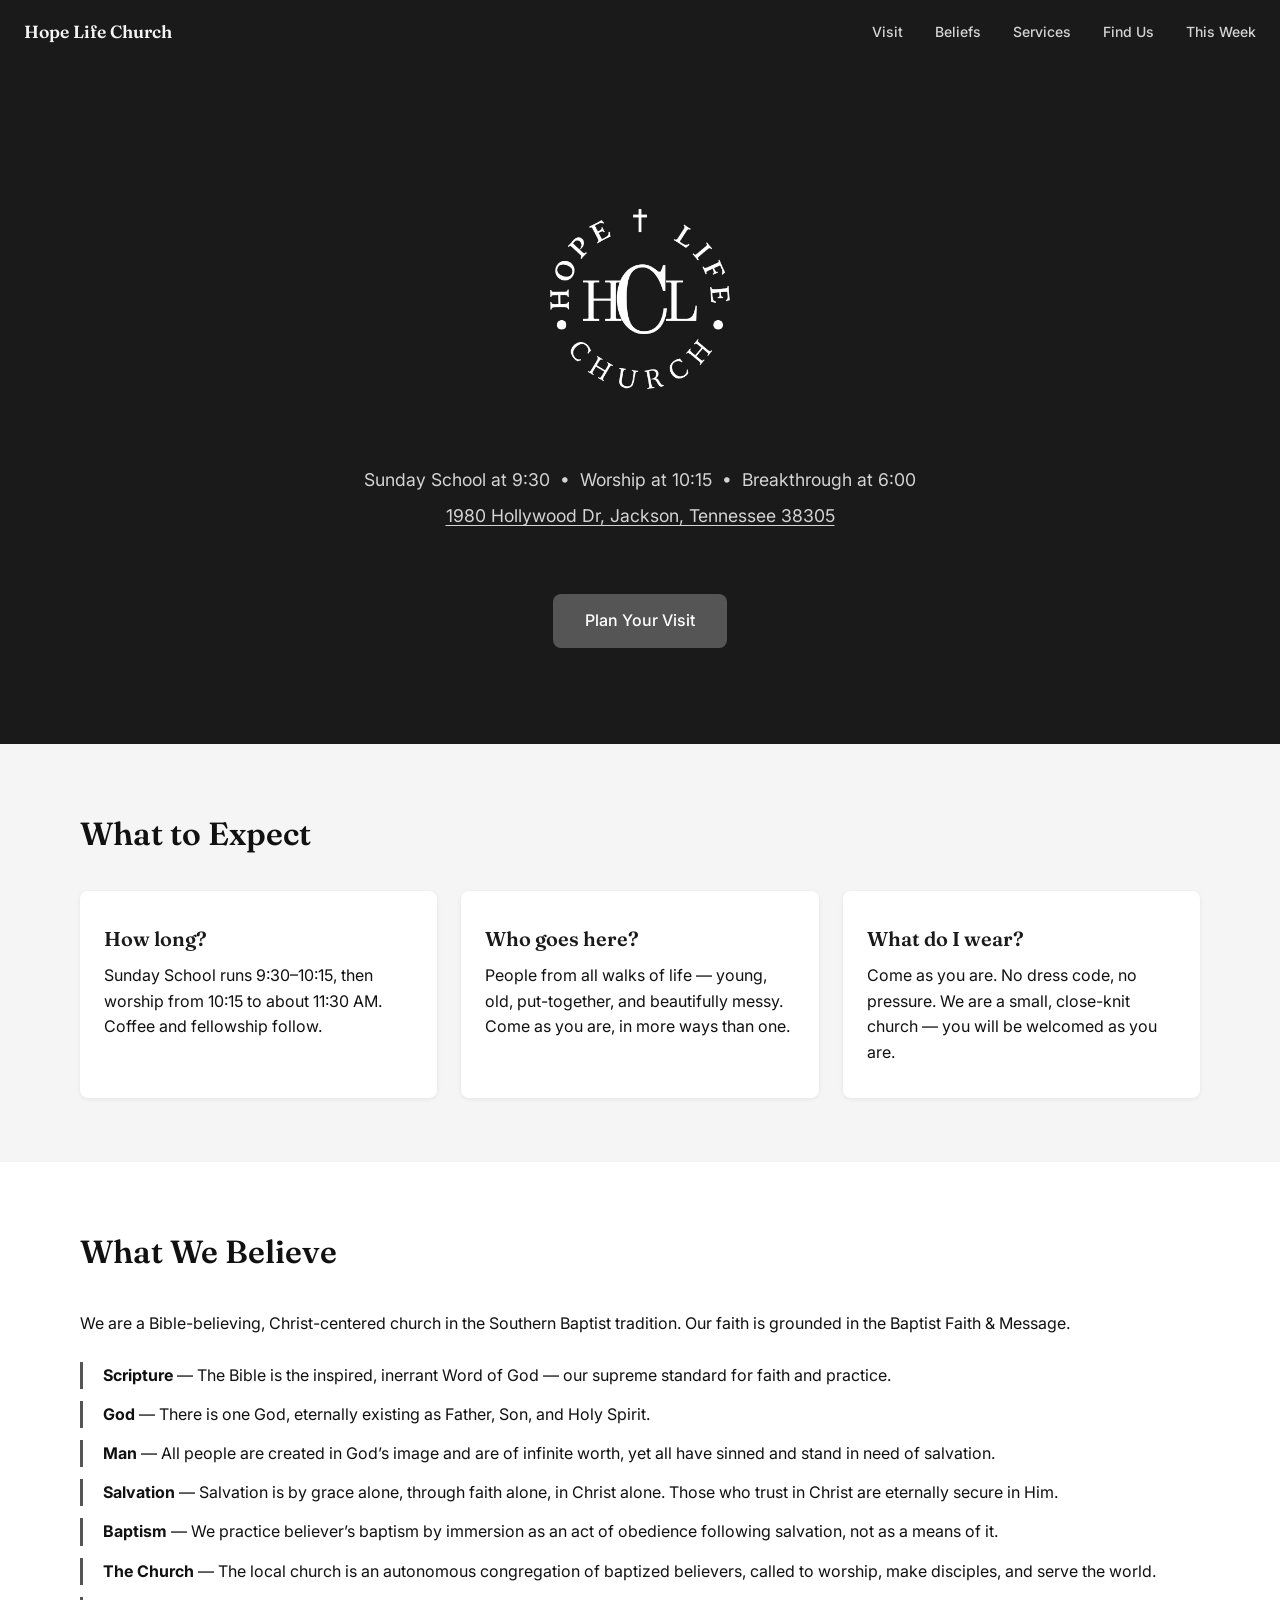
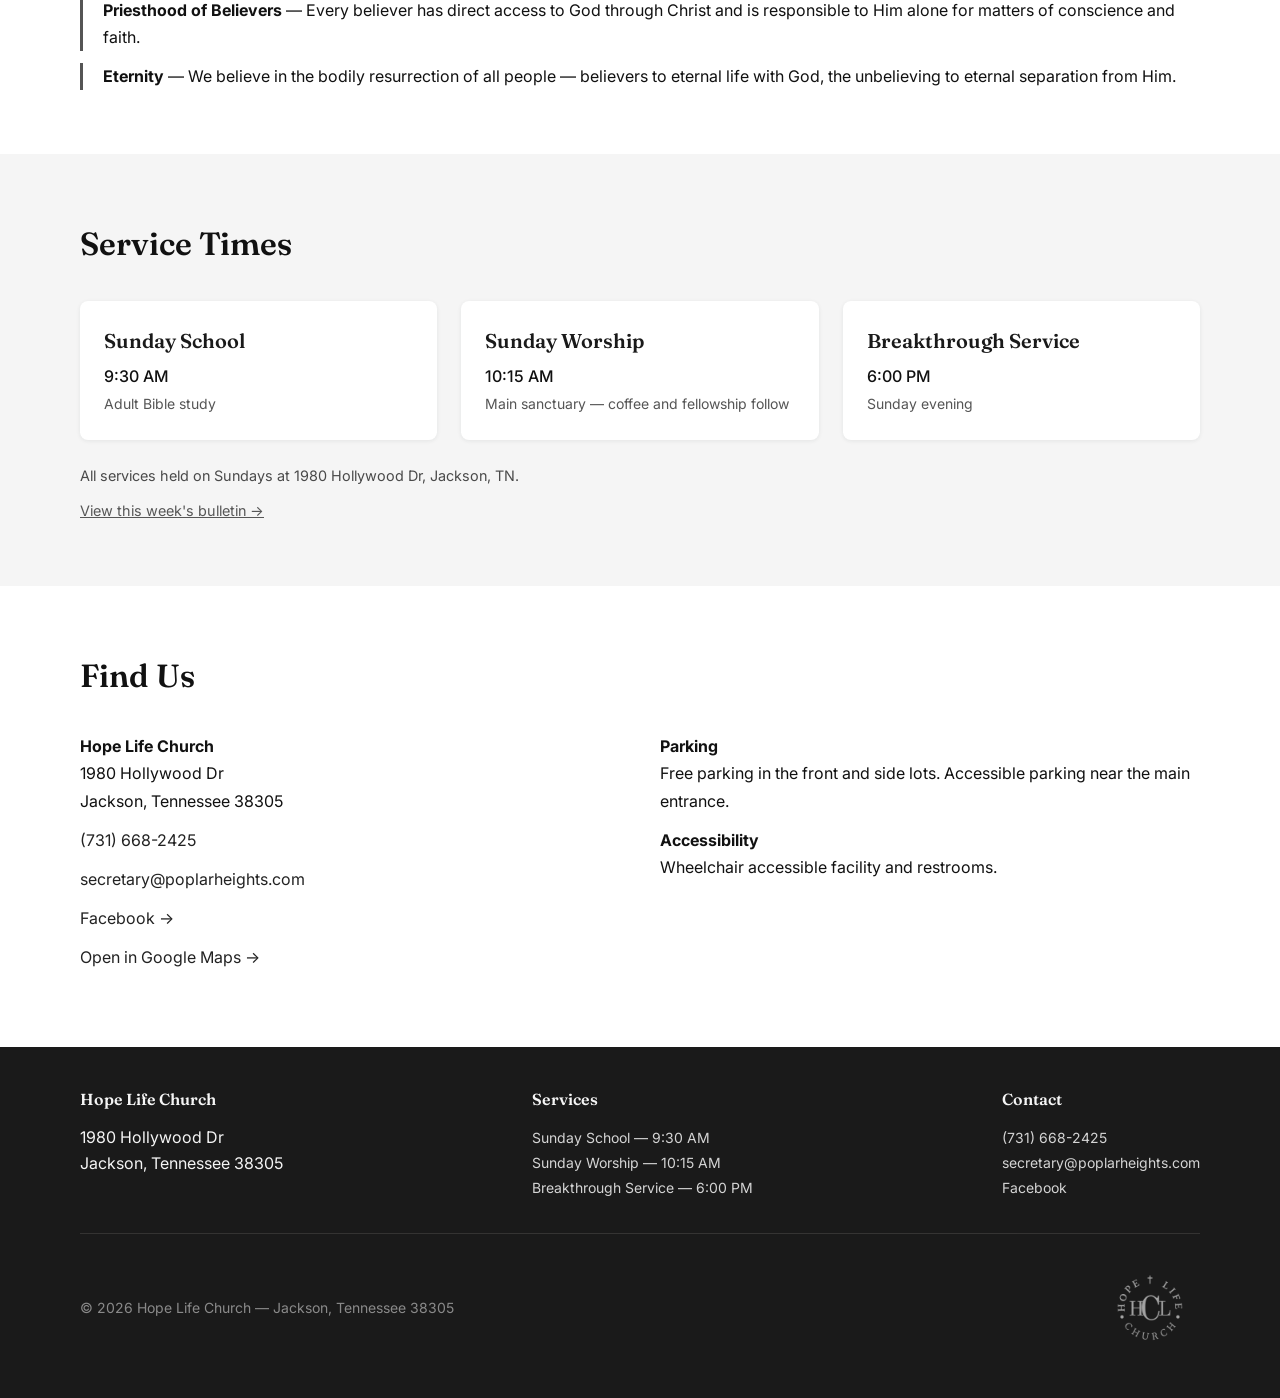
==== index.html @ b060915f "Add canonical, og:url, og:site_name, and sitemap link to head" ====
<!DOCTYPE html>
<html lang="en">
<head>
    <meta charset="UTF-8">
    <meta name="viewport" content="width=device-width, initial-scale=1.0">
    <title>Hope Life Church | Jackson, TN</title>
    <meta name="description" content="Hope Life Church — a welcoming Southern Baptist congregation at 1980 Hollywood Dr, Jackson, TN. Sundays at 9:30, 10:15, and 6:00.">
    <meta property="og:title" content="Hope Life Church | Jackson, TN">
    <meta property="og:description" content="A warm, close-knit congregation in Jackson, Tennessee 38305. Southern Baptist. Join us Sundays.">
    <meta property="og:type" content="website">
    <meta property="og:url" content="https://hopelifechurch.com/">
    <meta property="og:site_name" content="Hope Life Church">
    <link rel="canonical" href="https://hopelifechurch.com/">
    <link rel="sitemap" type="application/xml" href="/sitemap.xml">
    <link rel="preconnect" href="https://fonts.googleapis.com">
    <link rel="preconnect" href="https://fonts.gstatic.com" crossorigin>
    <link href="https://fonts.googleapis.com/css2?family=Fraunces:opsz,wght@9..144,600&family=Inter:wght@400;500&display=swap" rel="stylesheet">
    <link rel="stylesheet" href="/shared.css">
    <script type="application/ld+json">
    {
      "@context": "https://schema.org",
      "@type": "Church",
      "name": "Hope Life Church",
      "address": {
        "@type": "PostalAddress",
        "streetAddress": "1980 Hollywood Dr",
        "addressLocality": "Jackson",
        "addressRegion": "TN",
        "postalCode": "38305",
        "addressCountry": "US"
      },
      "telephone": "+1-731-668-2425",
      "email": "secretary@poplarheights.com",
      "sameAs": "https://www.facebook.com/hopelifejackson/"
    }
    </script>
    <style>
        /* ── NAV ── */

        .site-nav {
            position: sticky;
            top: 0;
            z-index: 100;
            background-color: var(--evergreen);
            padding: 0 1.5rem;
            display: flex;
            align-items: center;
            justify-content: space-between;
            height: 64px;
        }

        .church-name {
            font-family: 'Fraunces', Georgia, serif;
            font-size: 1.1rem;
            font-weight: 600;
            color: var(--sand);
            text-decoration: none;
        }

        .nav-links {
            display: flex;
            align-items: center;
            gap: 2rem;
            list-style: none;
        }

        .nav-links a {
            color: var(--sand);
            text-decoration: none;
            font-size: 0.875rem;
            font-weight: 500;
            opacity: 0.85;
            transition: opacity 0.2s;
        }

        .nav-links a:hover { opacity: 1; }

.menu-toggle {
            display: none;
            background: none;
            border: none;
            cursor: pointer;
            color: var(--sand);
            font-size: 1.5rem;
            line-height: 1;
            padding: 0.25rem;
        }

        /* ── HERO ── */

        .hero {
            background-color: var(--evergreen);
            color: var(--sand);
            padding: 96px 1.5rem;
            text-align: center;
        }

        .hero h1 {
            font-family: 'Fraunces', Georgia, serif;
            font-size: 3rem;
            font-weight: 600;
            line-height: 1.15;
            margin-bottom: 1rem;
        }

        .hero .subtitle {
            font-size: 1.1rem;
            opacity: 0.85;
            margin-bottom: 0.5rem;
        }

        /* ── SHARED ── */

        .section-inner {
            max-width: 1120px;
            margin: 0 auto;
        }

        .section-heading {
            font-family: 'Fraunces', Georgia, serif;
            font-size: 2rem;
            font-weight: 600;
            color: var(--ink);
            margin-bottom: 2rem;
        }

        /* ── WHAT TO EXPECT ── */

        .section-expect {
            background-color: var(--sand);
            padding: 64px 1.5rem;
        }

        .expect-grid {
            display: grid;
            grid-template-columns: repeat(auto-fit, minmax(220px, 1fr));
            gap: 1.5rem;
        }

        .expect-card {
            background-color: var(--paper);
            border-radius: 8px;
            padding: 2rem 1.5rem;
            box-shadow: 0 1px 4px rgba(27,42,38,0.08);
        }

        .expect-card h3 {
            font-family: 'Fraunces', Georgia, serif;
            font-size: 1.25rem;
            font-weight: 600;
            color: var(--evergreen);
            margin-bottom: 0.5rem;
        }

        /* ── BELIEFS ── */

        .section-beliefs {
            background-color: var(--paper);
            padding: 64px 1.5rem;
        }

        .beliefs-intro {
            margin-bottom: 1.5rem;
            line-height: 1.8;
        }

        .beliefs-list {
            list-style: none;
            display: grid;
            gap: 0.75rem;
        }

        .beliefs-list li {
            padding-left: 1.25rem;
            border-left: 3px solid var(--brass);
            line-height: 1.7;
        }

        /* ── SERVICES ── */

        .section-services {
            background-color: var(--sand);
            padding: 64px 1.5rem;
        }

        .services-grid {
            display: grid;
            grid-template-columns: repeat(auto-fit, minmax(180px, 1fr));
            gap: 1.5rem;
            margin-bottom: 1.5rem;
        }

        .service-card {
            background-color: var(--paper);
            border-radius: 8px;
            padding: 1.5rem;
            box-shadow: 0 1px 4px rgba(27,42,38,0.08);
        }

        .service-card h3 {
            font-family: 'Fraunces', Georgia, serif;
            font-size: 1.25rem;
            font-weight: 600;
            color: var(--evergreen);
            margin-bottom: 0.4rem;
        }

        .service-card .time {
            font-size: 1rem;
            font-weight: 500;
            color: var(--ink);
            margin-bottom: 0.25rem;
        }

        .service-card .note {
            font-size: 0.875rem;
            color: #555;
        }

        .services-footnote {
            font-size: 0.9rem;
            opacity: 0.75;
        }

        /* ── LOCATION ── */

        .section-location {
            background-color: var(--paper);
            padding: 64px 1.5rem;
        }

        .location-grid {
            display: grid;
            grid-template-columns: 1fr 1fr;
            gap: 2.5rem;
        }

        .contact-details p,
        .visit-details p {
            margin-bottom: 0.75rem;
            line-height: 1.7;
        }

        .contact-details a {
            color: var(--brass-dark);
            text-decoration: none;
        }

        .contact-details a:hover { text-decoration: underline; }

        /* ── FOOTER ── */

        footer {
            background-color: var(--evergreen);
            color: var(--sand);
            padding: 40px 1.5rem;
        }

        .footer-inner {
            max-width: 1120px;
            margin: 0 auto;
            display: flex;
            flex-wrap: wrap;
            gap: 2rem;
            justify-content: space-between;
        }

        footer h4 {
            font-family: 'Fraunces', Georgia, serif;
            font-size: 1rem;
            font-weight: 600;
            margin-bottom: 0.75rem;
        }

        footer p,
        footer a {
            font-size: 0.875rem;
            line-height: 1.8;
            opacity: 0.85;
            color: var(--sand);
            text-decoration: none;
            display: block;
        }

        footer a:hover {
            opacity: 1;
            text-decoration: underline;
        }

        .footer-copy {
            max-width: 1120px;
            margin: 2rem auto 0;
            padding-top: 1.5rem;
            border-top: 1px solid rgba(243,238,227,0.2);
            font-size: 0.8rem;
            opacity: 0.6;
        }

        /* ── RESPONSIVE ── */

        @media (max-width: 768px) {
            .nav-links {
                display: none;
                position: absolute;
                top: 64px;
                left: 0;
                right: 0;
                background-color: var(--evergreen);
                flex-direction: column;
                align-items: flex-start;
                padding: 1rem 1.5rem 1.5rem;
                gap: 1rem;
                border-top: 1px solid rgba(243,238,227,0.15);
            }

            .nav-links.open { display: flex; }

            .menu-toggle { display: block; }

            .hero h1 { font-size: 2rem; }

            .hero { padding: 64px 1.5rem; }

            .location-grid { grid-template-columns: 1fr; }
        }

    </style>
</head>
<body>

    <!-- NAV -->
    <nav class="site-nav" aria-label="Main navigation">
        <a href="#" class="church-name">Hope Life Church</a>
        <button class="menu-toggle" aria-label="Toggle menu" aria-expanded="false">&#9776;</button>
        <ul class="nav-links" id="nav-links">
            <li><a href="#expect">Visit</a></li>
            <li><a href="#beliefs">Beliefs</a></li>
            <li><a href="#services">Services</a></li>
            <li><a href="#location">Find Us</a></li>
            <li><a href="https://inthebulletin.com/b/hopelife" target="_blank" rel="noopener">This Week</a></li>
        </ul>
    </nav>

    <!-- HERO -->
    <section class="hero" aria-label="Welcome">
        <div class="section-inner">
            <h1>
                <img src="images/hlc-logo.png" alt="Hope Life Church" style="max-width: 280px; width: 100%; mix-blend-mode: screen;">
            </h1>
            <p class="subtitle">Sunday School at 9:30 &nbsp;&bull;&nbsp; Worship at 10:15 &nbsp;&bull;&nbsp; Breakthrough at 6:00</p>
            <a class="subtitle" href="https://www.google.com/maps/place/Hope+Life+Church/@35.6487942,-88.867487,17z/data=!4m15!1m8!3m7!1s0x887ea4001cfedf4b:0x6527b5011e4067a1!2s1980+Hollywood+Dr,+Jackson,+TN+38305!3b1!8m2!3d35.6487942!4d-88.8649121!16s%2Fg%2F11b8v6kfdg!3m5!1s0x887ea6aaa61eb89f:0xfc27502957b8cc0c!8m2!3d35.6489898!4d-88.8649193!16s%2Fg%2F1v3lqqj9?entry=ttu&g_ep=EgoyMDI2MDcwOC4wIKXMDSoASAFQAw%3D%3D" target="_blank" rel="noopener" style="color:inherit;text-decoration:underline;text-underline-offset:3px;">1980 Hollywood Dr, Jackson, Tennessee 38305</a>
            <p style="margin-top: 2rem;"><a href="#expect" class="btn-primary">Plan Your Visit</a></p>
        </div>
    </section>

    <!-- WHAT TO EXPECT -->
    <section class="section-expect" id="expect" aria-labelledby="expect-heading">
        <div class="section-inner">
            <h2 class="section-heading" id="expect-heading">What to Expect</h2>
            <div class="expect-grid">
                <div class="expect-card">
                    <h3>How long?</h3>
                    <p>Sunday School runs 9:30&ndash;10:15, then worship from 10:15 to about 11:30 AM. Coffee and fellowship follow.</p>
                </div>
                <div class="expect-card">
                    <h3>Who goes here?</h3>
                    <p>People from all walks of life &mdash; young, old, put-together, and beautifully messy. Come as you are, in more ways than one.</p>
                </div>
                <div class="expect-card">
                    <h3>What do I wear?</h3>
                    <p>Come as you are. No dress code, no pressure. We are a small, close-knit church &mdash; you will be welcomed as you are.</p>
                </div>
            </div>
        </div>
    </section>

    <!-- BELIEFS -->
    <section class="section-beliefs" id="beliefs" aria-labelledby="beliefs-heading">
        <div class="section-inner">
            <h2 class="section-heading" id="beliefs-heading">What We Believe</h2>
            <p class="beliefs-intro">We are a Bible-believing, Christ-centered church in the Southern Baptist tradition. Our faith is grounded in the Baptist Faith &amp; Message.</p>
            <ul class="beliefs-list">
                <li><strong>Scripture</strong> &mdash; The Bible is the inspired, inerrant Word of God &mdash; our supreme standard for faith and practice.</li>
                <li><strong>God</strong> &mdash; There is one God, eternally existing as Father, Son, and Holy Spirit.</li>
                <li><strong>Man</strong> &mdash; All people are created in God&rsquo;s image and are of infinite worth, yet all have sinned and stand in need of salvation.</li>
                <li><strong>Salvation</strong> &mdash; Salvation is by grace alone, through faith alone, in Christ alone. Those who trust in Christ are eternally secure in Him.</li>
                <li><strong>Baptism</strong> &mdash; We practice believer&rsquo;s baptism by immersion as an act of obedience following salvation, not as a means of it.</li>
                <li><strong>The Church</strong> &mdash; The local church is an autonomous congregation of baptized believers, called to worship, make disciples, and serve the world.</li>
                <li><strong>Priesthood of Believers</strong> &mdash; Every believer has direct access to God through Christ and is responsible to Him alone for matters of conscience and faith.</li>
                <li><strong>Eternity</strong> &mdash; We believe in the bodily resurrection of all people &mdash; believers to eternal life with God, the unbelieving to eternal separation from Him.</li>
            </ul>
        </div>
    </section>

    <!-- SERVICES -->
    <section class="section-services" id="services" aria-labelledby="services-heading">
        <div class="section-inner">
            <h2 class="section-heading" id="services-heading">Service Times</h2>
            <div class="services-grid">
                <div class="service-card">
                    <h3>Sunday School</h3>
                    <p class="time">9:30 AM</p>
                    <p class="note">Adult Bible study</p>
                </div>
                <div class="service-card">
                    <h3>Sunday Worship</h3>
                    <p class="time">10:15 AM</p>
                    <p class="note">Main sanctuary &mdash; coffee and fellowship follow</p>
                </div>
                <div class="service-card">
                    <h3>Breakthrough Service</h3>
                    <p class="time">6:00 PM</p>
                    <p class="note">Sunday evening</p>
                </div>
            </div>
            <p class="services-footnote">All services held on Sundays at 1980 Hollywood Dr, Jackson, TN.</p>
            <p class="services-footnote" style="margin-top: 0.75rem;">
                <a href="https://inthebulletin.com/b/hopelife" target="_blank" rel="noopener" style="color: var(--brass-dark);">View this week's bulletin &rarr;</a>
            </p>
        </div>
    </section>

    <!-- LOCATION -->
    <section class="section-location" id="location" aria-labelledby="location-heading">
        <div class="section-inner">
            <h2 class="section-heading" id="location-heading">Find Us</h2>
            <div class="location-grid">
                <div class="contact-details">
                    <p>
                        <strong>Hope Life Church</strong><br>
                        1980 Hollywood Dr<br>
                        Jackson, Tennessee 38305
                    </p>
                    <p>
                        <a href="tel:+17316682425">(731) 668-2425</a>
                    </p>
                    <p>
                        <a href="mailto:secretary@poplarheights.com">secretary@poplarheights.com</a>
                    </p>
                    <p>
                        <a href="https://www.facebook.com/hopelifejackson/" target="_blank" rel="noopener">Facebook &rarr;</a>
                    </p>
                    <p>
                        <a href="https://www.google.com/maps/place/Hope+Life+Church/@35.6487942,-88.867487,17z/data=!4m15!1m8!3m7!1s0x887ea4001cfedf4b:0x6527b5011e4067a1!2s1980+Hollywood+Dr,+Jackson,+TN+38305!3b1!8m2!3d35.6487942!4d-88.8649121!16s%2Fg%2F11b8v6kfdg!3m5!1s0x887ea6aaa61eb89f:0xfc27502957b8cc0c!8m2!3d35.6489898!4d-88.8649193!16s%2Fg%2F1v3lqqj9?entry=ttu&g_ep=EgoyMDI2MDcwOC4wIKXMDSoASAFQAw%3D%3D" target="_blank" rel="noopener">Open in Google Maps &rarr;</a>
                    </p>
                </div>
                <div class="visit-details">
                    <p><strong>Parking</strong><br>Free parking in the front and side lots. Accessible parking near the main entrance.</p>
                    <p><strong>Accessibility</strong><br>Wheelchair accessible facility and restrooms.</p>
                </div>
            </div>
        </div>
    </section>

    <!-- FOOTER -->
    <footer>
        <div class="footer-inner">
            <div>
                <h4>Hope Life Church</h4>
                <address style="font-style: normal;">
                    1980 Hollywood Dr<br>Jackson, Tennessee 38305
                </address>
            </div>
            <div>
                <h4>Services</h4>
                <p>Sunday School &mdash; 9:30 AM</p>
                <p>Sunday Worship &mdash; 10:15 AM</p>
                <p>Breakthrough Service &mdash; 6:00 PM</p>
            </div>
            <div>
                <h4>Contact</h4>
                <a href="tel:+17316682425">(731) 668-2425</a>
                <a href="mailto:secretary@poplarheights.com">secretary@poplarheights.com</a>
                <a href="https://www.facebook.com/hopelifejackson/" target="_blank" rel="noopener">Facebook</a>
            </div>
        </div>
        <div class="footer-copy" style="display:flex; align-items:center; justify-content:space-between;">
            <p>&copy; 2026 Hope Life Church &mdash; Jackson, Tennessee 38305</p>
            <img src="images/hlc-logo.png" alt="Hope Life Church" style="height: 100px; mix-blend-mode: screen;">
        </div>
    </footer>

    <script>
        const toggle = document.querySelector('.menu-toggle');
        const links = document.getElementById('nav-links');
        toggle.addEventListener('click', () => {
            const open = links.classList.toggle('open');
            toggle.setAttribute('aria-expanded', String(open));
        });
    </script>

</body>
</html>
---- shared.css ----
:root {
    --ink:         #111111;  /* brand: #1B2A26 */
    --evergreen:   #1a1a1a;  /* brand: #25443B */
    --sand:        #f5f5f5;  /* brand: #F3EEE3 */
    --paper:       #ffffff;
    --brass:       #555555;  /* brand: #B8863B */
    --brass-dark:  #222222;  /* brand: #8F6829 */
}

*, *::before, *::after {
    margin: 0;
    padding: 0;
    box-sizing: border-box;
}

html { scroll-behavior: smooth; }

@media (prefers-reduced-motion: reduce) {
    html { scroll-behavior: auto; }
}

body {
    font-family: 'Inter', system-ui, sans-serif;
    font-size: 1rem;
    line-height: 1.6;
    color: var(--ink);
    background-color: var(--sand);
}

.btn-primary {
    display: inline-block;
    background-color: var(--brass);
    color: var(--paper);
    padding: 0.875rem 2rem;
    border-radius: 8px;
    font-size: 1rem;
    font-weight: 500;
    text-decoration: none;
    margin-top: 2rem;
    transition: background-color 0.2s;
}

.btn-primary:hover { background-color: var(--brass-dark); }
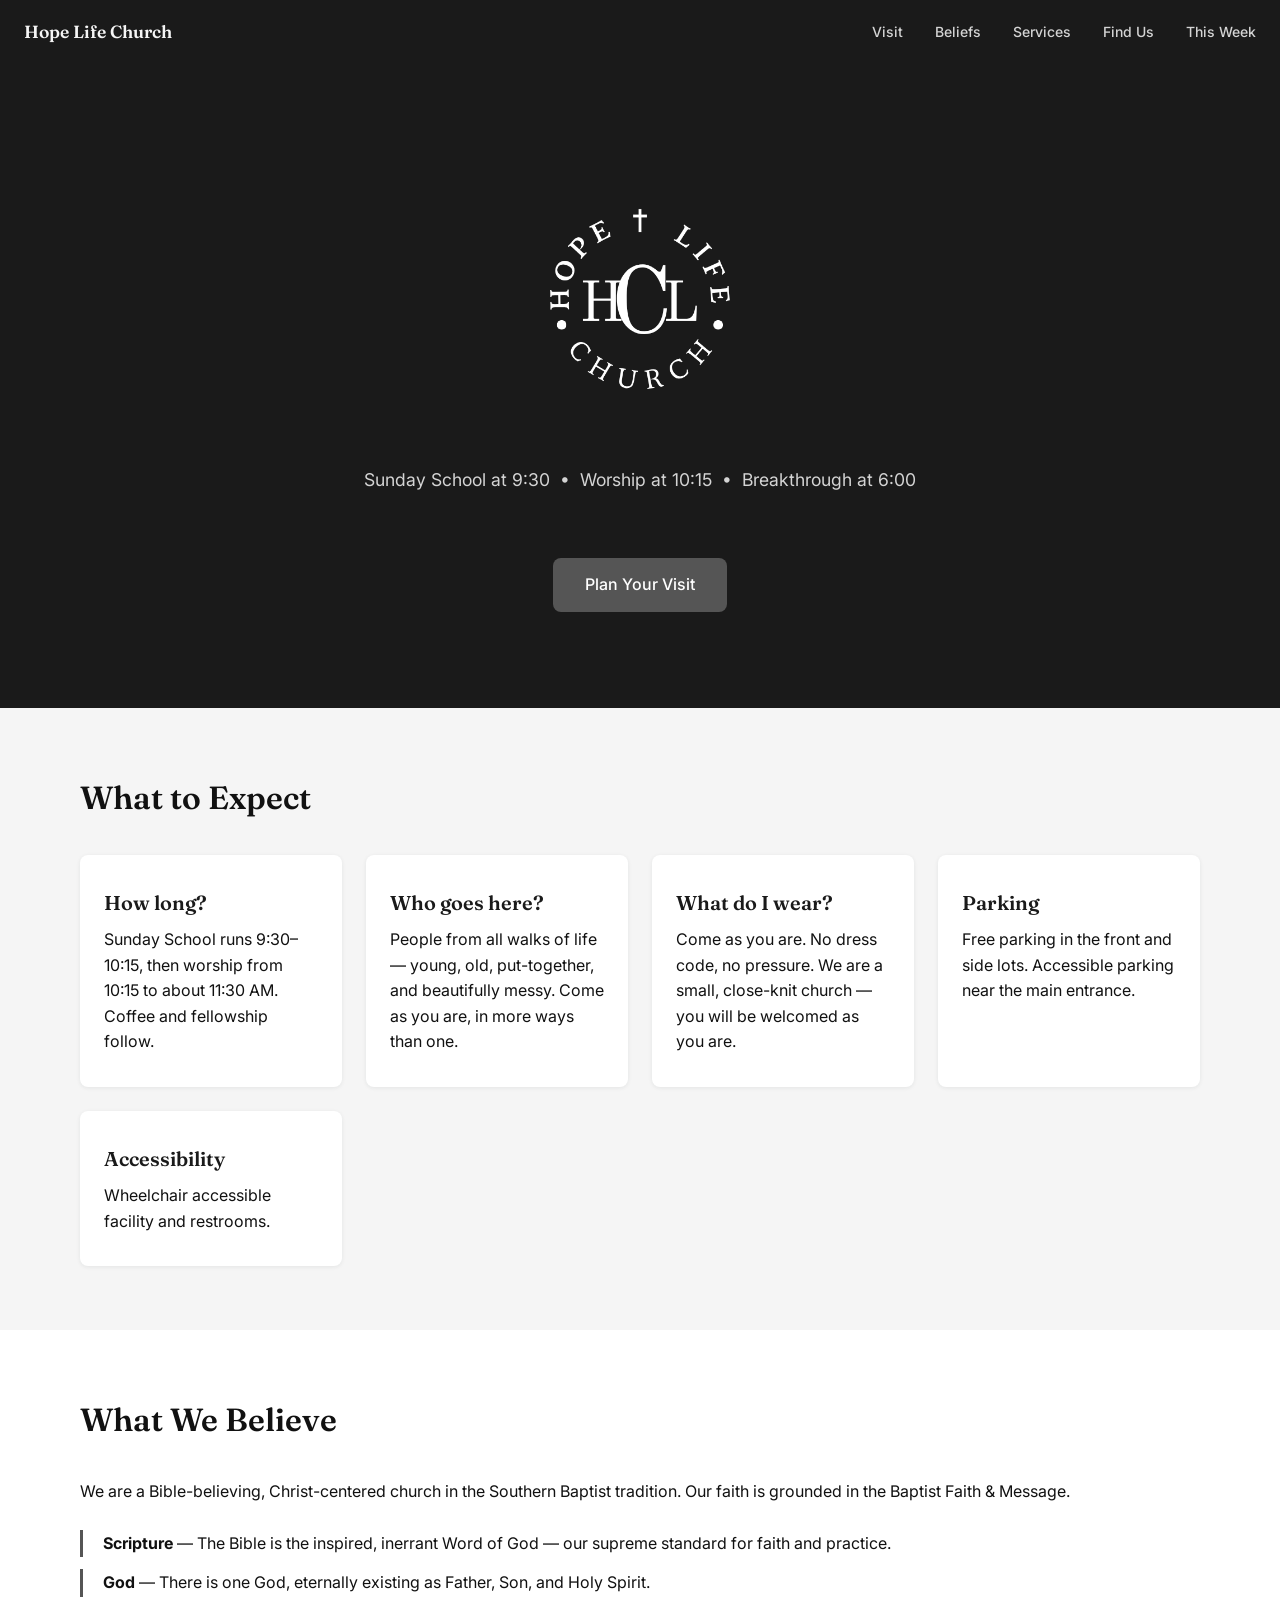
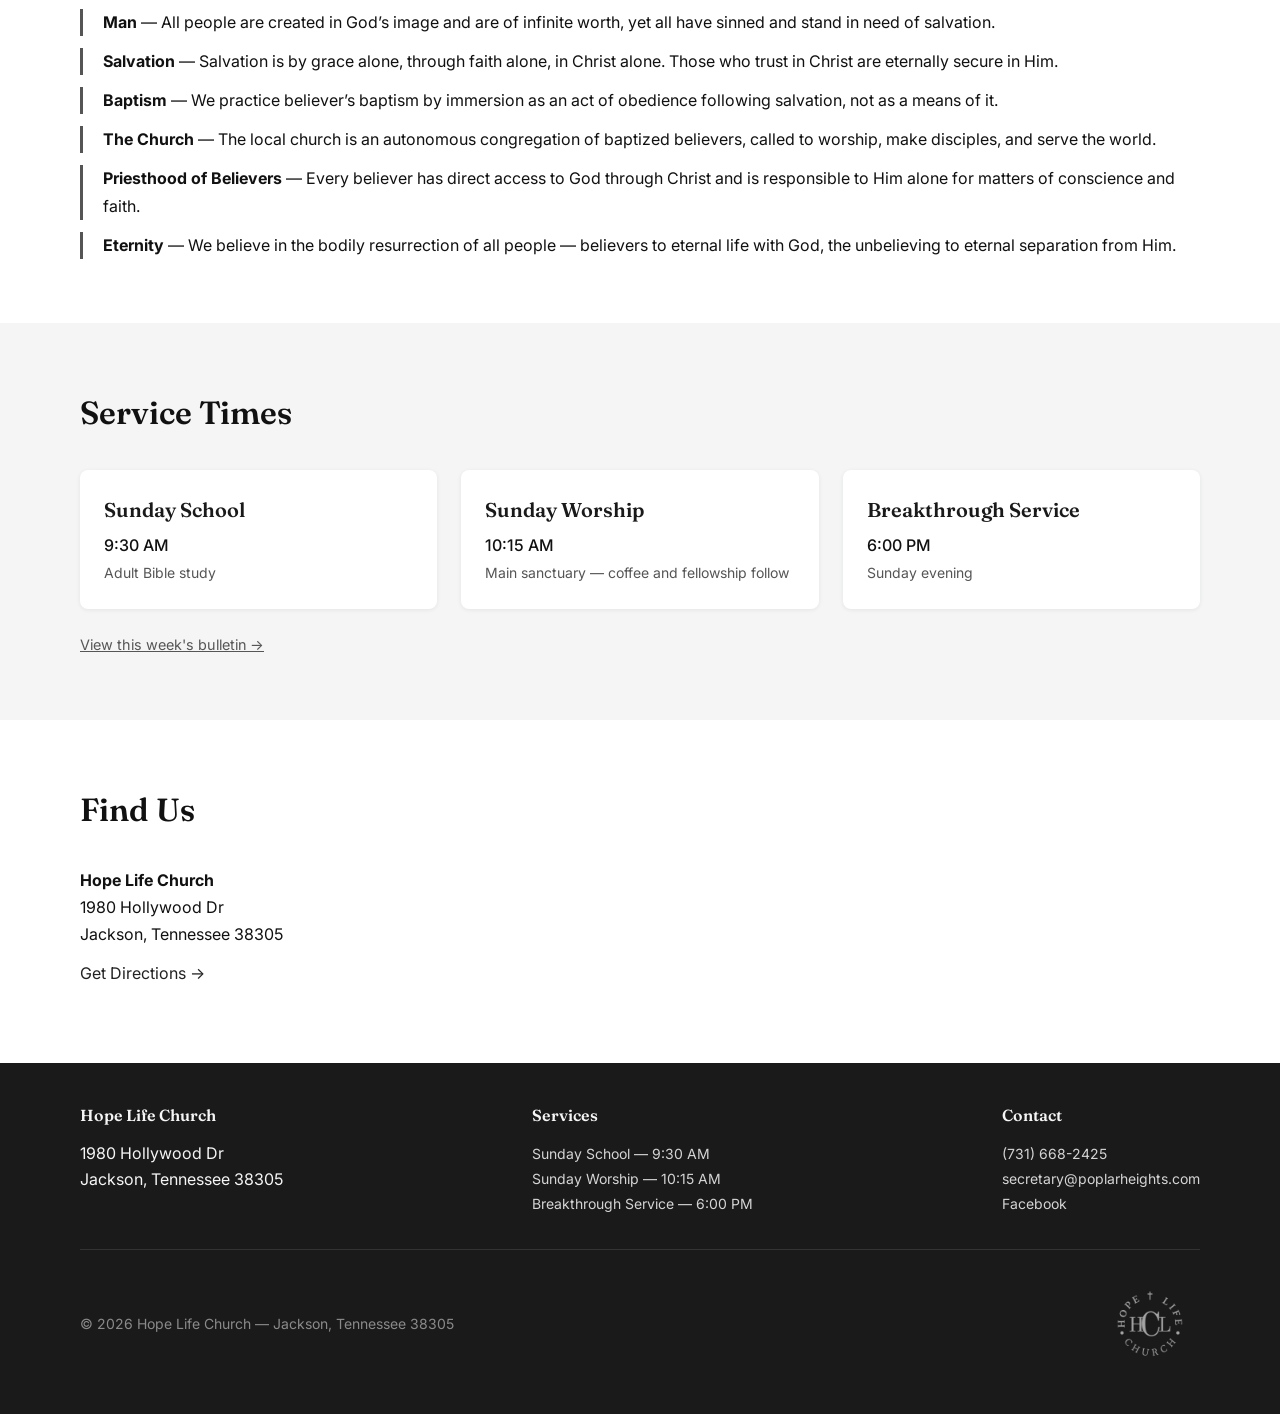
==== commit 49a8f5fe: "content: reduce address/contact redundancy on homepage" ====
--- a/index.html
+++ b/index.html
@@ -348,7 +348,6 @@
                 <img src="images/hlc-logo.png" alt="Hope Life Church" style="max-width: 280px; width: 100%; mix-blend-mode: screen;">
             </h1>
             <p class="subtitle">Sunday School at 9:30 &nbsp;&bull;&nbsp; Worship at 10:15 &nbsp;&bull;&nbsp; Breakthrough at 6:00</p>
-            <a class="subtitle" href="https://www.google.com/maps/place/Hope+Life+Church/@35.6487942,-88.867487,17z/data=!4m15!1m8!3m7!1s0x887ea4001cfedf4b:0x6527b5011e4067a1!2s1980+Hollywood+Dr,+Jackson,+TN+38305!3b1!8m2!3d35.6487942!4d-88.8649121!16s%2Fg%2F11b8v6kfdg!3m5!1s0x887ea6aaa61eb89f:0xfc27502957b8cc0c!8m2!3d35.6489898!4d-88.8649193!16s%2Fg%2F1v3lqqj9?entry=ttu&g_ep=EgoyMDI2MDcwOC4wIKXMDSoASAFQAw%3D%3D" target="_blank" rel="noopener" style="color:inherit;text-decoration:underline;text-underline-offset:3px;">1980 Hollywood Dr, Jackson, Tennessee 38305</a>
             <p style="margin-top: 2rem;"><a href="#expect" class="btn-primary">Plan Your Visit</a></p>
         </div>
     </section>
@@ -369,6 +368,14 @@
                 <div class="expect-card">
                     <h3>What do I wear?</h3>
                     <p>Come as you are. No dress code, no pressure. We are a small, close-knit church &mdash; you will be welcomed as you are.</p>
+                </div>
+                <div class="expect-card">
+                    <h3>Parking</h3>
+                    <p>Free parking in the front and side lots. Accessible parking near the main entrance.</p>
+                </div>
+                <div class="expect-card">
+                    <h3>Accessibility</h3>
+                    <p>Wheelchair accessible facility and restrooms.</p>
                 </div>
             </div>
         </div>
@@ -413,8 +420,7 @@
                     <p class="note">Sunday evening</p>
                 </div>
             </div>
-            <p class="services-footnote">All services held on Sundays at 1980 Hollywood Dr, Jackson, TN.</p>
-            <p class="services-footnote" style="margin-top: 0.75rem;">
+            <p class="services-footnote">
                 <a href="https://inthebulletin.com/b/hopelife" target="_blank" rel="noopener" style="color: var(--brass-dark);">View this week's bulletin &rarr;</a>
             </p>
         </div>
@@ -424,30 +430,15 @@
     <section class="section-location" id="location" aria-labelledby="location-heading">
         <div class="section-inner">
             <h2 class="section-heading" id="location-heading">Find Us</h2>
-            <div class="location-grid">
-                <div class="contact-details">
-                    <p>
-                        <strong>Hope Life Church</strong><br>
-                        1980 Hollywood Dr<br>
-                        Jackson, Tennessee 38305
-                    </p>
-                    <p>
-                        <a href="tel:+17316682425">(731) 668-2425</a>
-                    </p>
-                    <p>
-                        <a href="mailto:secretary@poplarheights.com">secretary@poplarheights.com</a>
-                    </p>
-                    <p>
-                        <a href="https://www.facebook.com/hopelifejackson/" target="_blank" rel="noopener">Facebook &rarr;</a>
-                    </p>
-                    <p>
-                        <a href="https://www.google.com/maps/place/Hope+Life+Church/@35.6487942,-88.867487,17z/data=!4m15!1m8!3m7!1s0x887ea4001cfedf4b:0x6527b5011e4067a1!2s1980+Hollywood+Dr,+Jackson,+TN+38305!3b1!8m2!3d35.6487942!4d-88.8649121!16s%2Fg%2F11b8v6kfdg!3m5!1s0x887ea6aaa61eb89f:0xfc27502957b8cc0c!8m2!3d35.6489898!4d-88.8649193!16s%2Fg%2F1v3lqqj9?entry=ttu&g_ep=EgoyMDI2MDcwOC4wIKXMDSoASAFQAw%3D%3D" target="_blank" rel="noopener">Open in Google Maps &rarr;</a>
-                    </p>
-                </div>
-                <div class="visit-details">
-                    <p><strong>Parking</strong><br>Free parking in the front and side lots. Accessible parking near the main entrance.</p>
-                    <p><strong>Accessibility</strong><br>Wheelchair accessible facility and restrooms.</p>
-                </div>
+            <div class="contact-details">
+                <p>
+                    <strong>Hope Life Church</strong><br>
+                    1980 Hollywood Dr<br>
+                    Jackson, Tennessee 38305
+                </p>
+                <p>
+                    <a href="https://www.google.com/maps/place/Hope+Life+Church/@35.6487942,-88.867487,17z/data=!4m15!1m8!3m7!1s0x887ea4001cfedf4b:0x6527b5011e4067a1!2s1980+Hollywood+Dr,+Jackson,+TN+38305!3b1!8m2!3d35.6487942!4d-88.8649121!16s%2Fg%2F11b8v6kfdg!3m5!1s0x887ea6aaa61eb89f:0xfc27502957b8cc0c!8m2!3d35.6489898!4d-88.8649193!16s%2Fg%2F1v3lqqj9?entry=ttu&g_ep=EgoyMDI2MDcwOC4wIKXMDSoASAFQAw%3D%3D" target="_blank" rel="noopener">Get Directions &rarr;</a>
+                </p>
             </div>
         </div>
     </section>
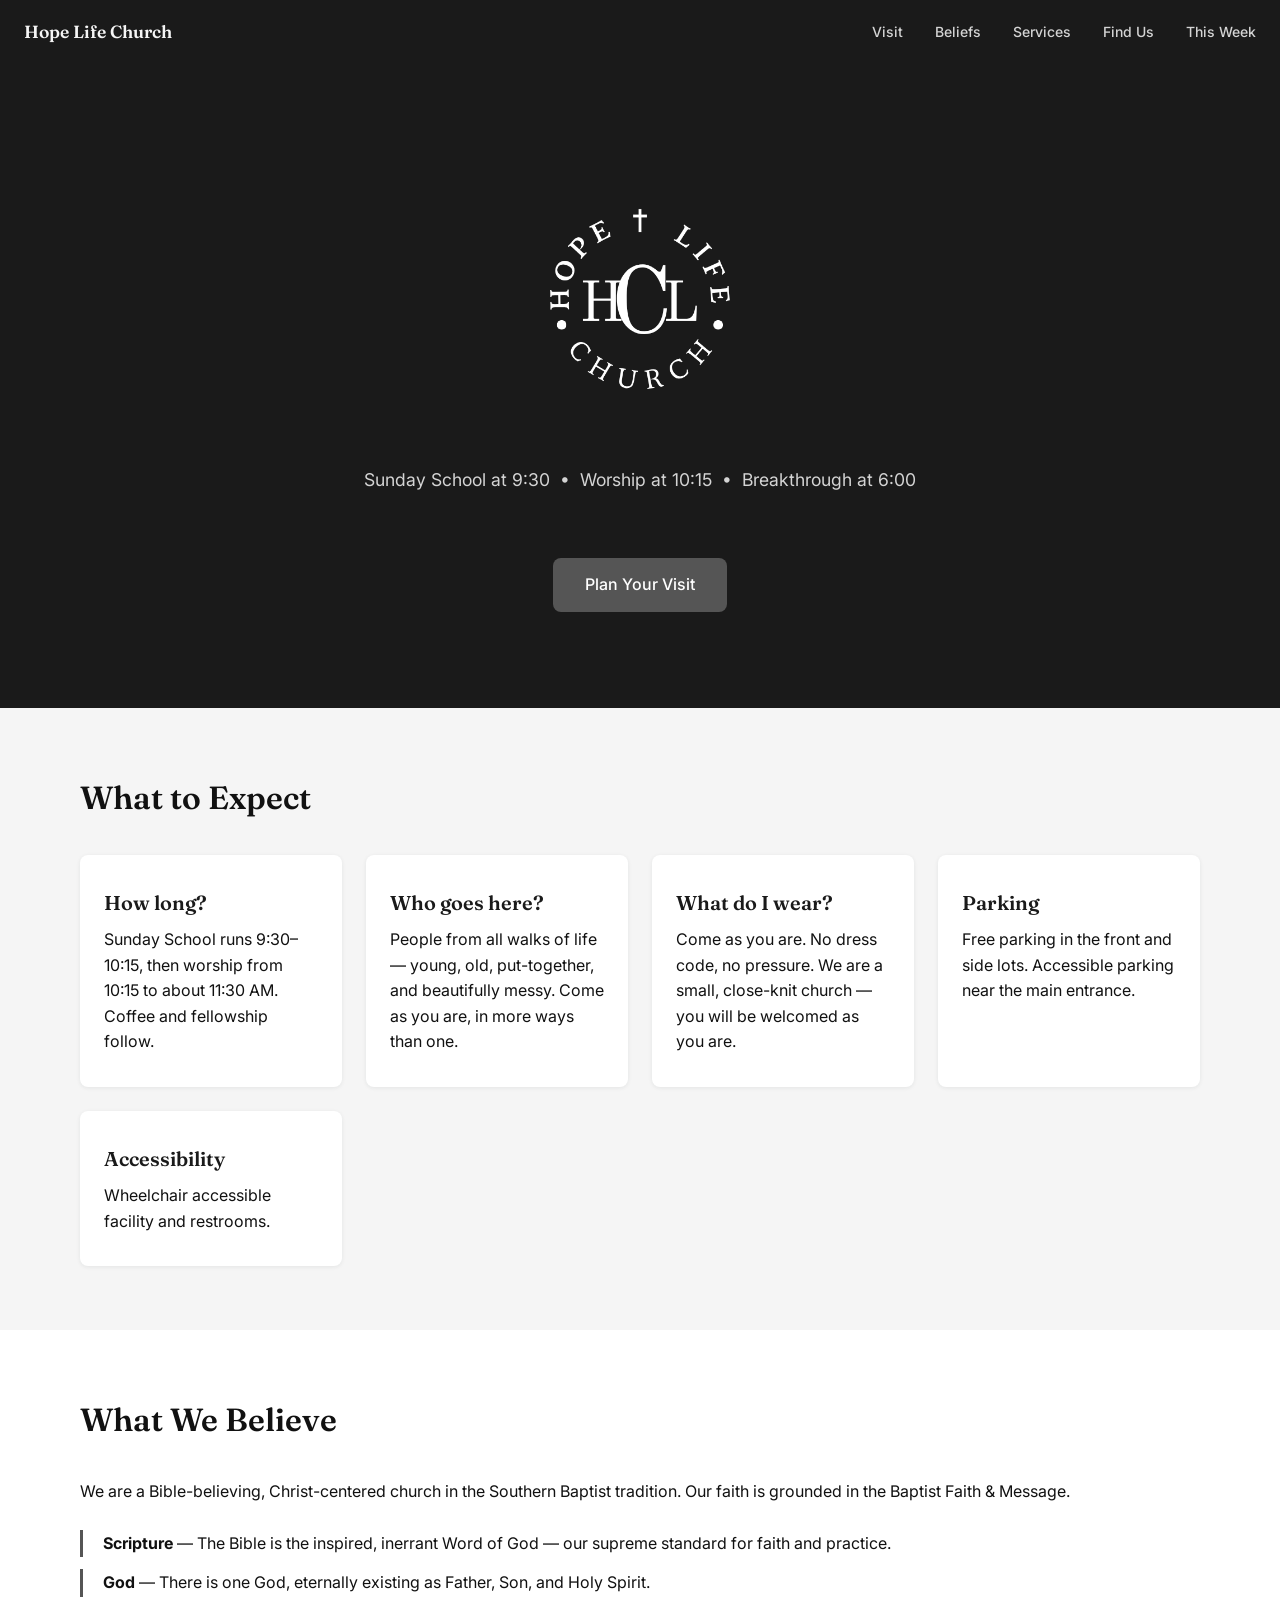
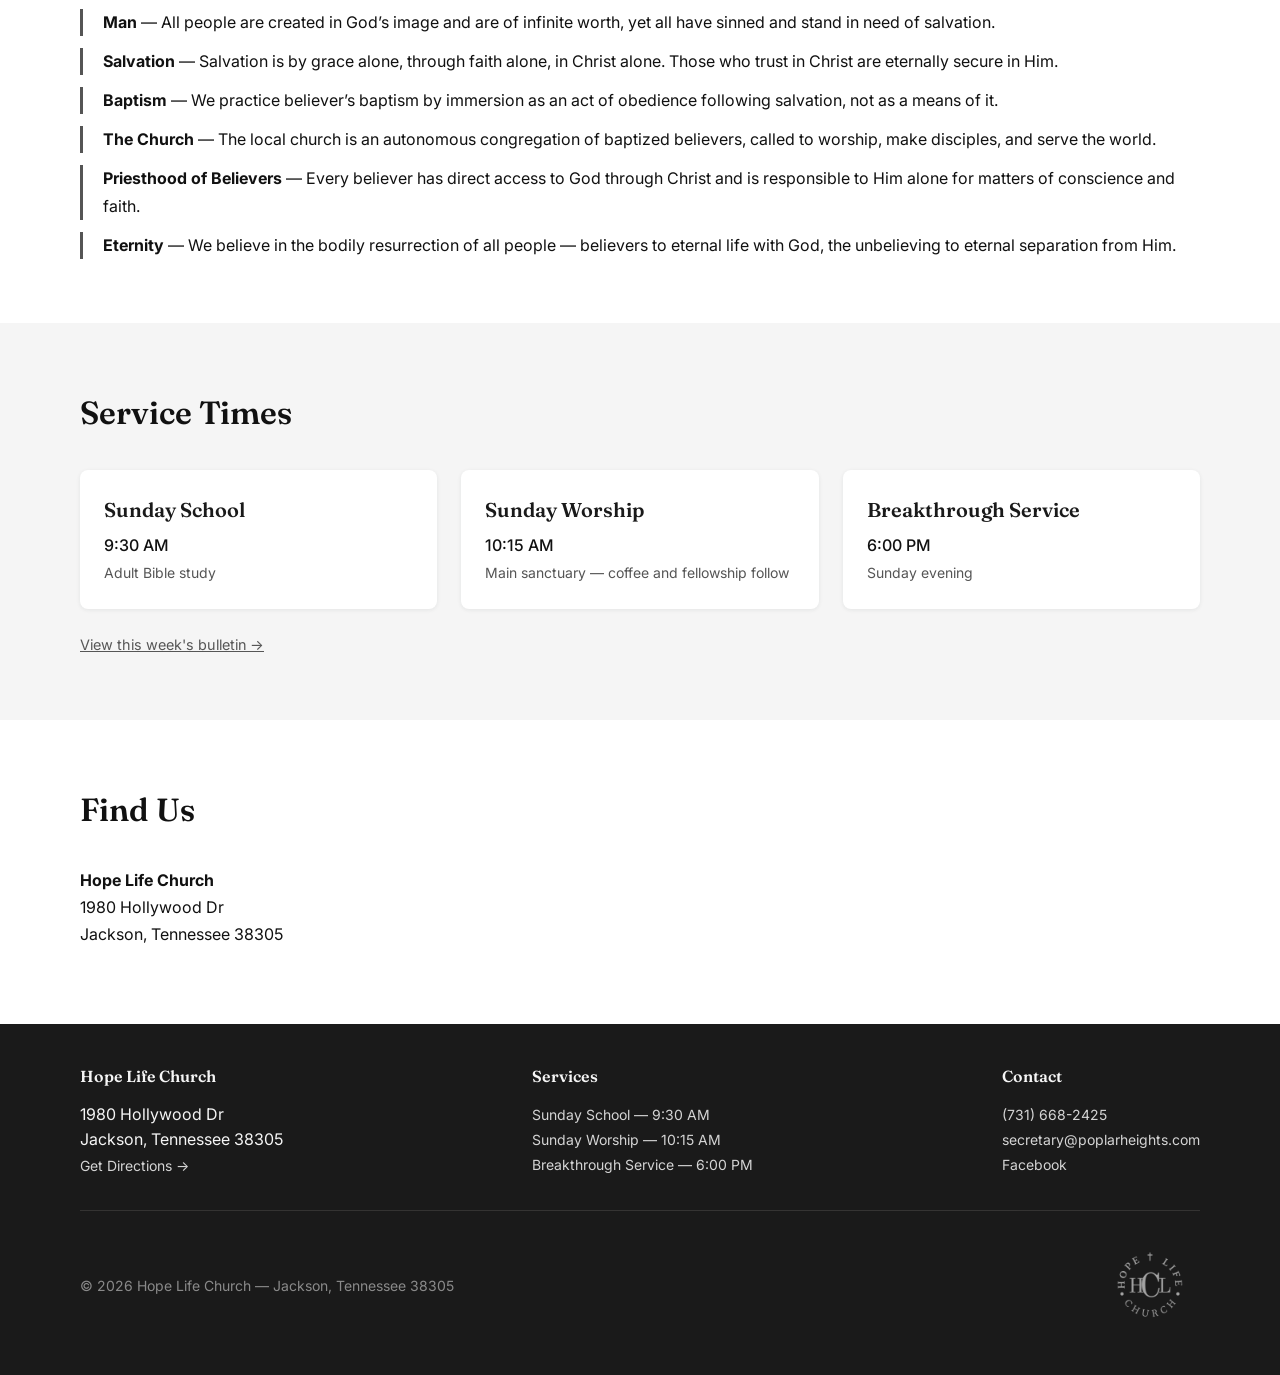
==== commit 548038a7: "content: move Google Maps link from Find Us to footer" ====
--- a/index.html
+++ b/index.html
@@ -436,9 +436,6 @@
                     1980 Hollywood Dr<br>
                     Jackson, Tennessee 38305
                 </p>
-                <p>
-                    <a href="https://www.google.com/maps/place/Hope+Life+Church/@35.6487942,-88.867487,17z/data=!4m15!1m8!3m7!1s0x887ea4001cfedf4b:0x6527b5011e4067a1!2s1980+Hollywood+Dr,+Jackson,+TN+38305!3b1!8m2!3d35.6487942!4d-88.8649121!16s%2Fg%2F11b8v6kfdg!3m5!1s0x887ea6aaa61eb89f:0xfc27502957b8cc0c!8m2!3d35.6489898!4d-88.8649193!16s%2Fg%2F1v3lqqj9?entry=ttu&g_ep=EgoyMDI2MDcwOC4wIKXMDSoASAFQAw%3D%3D" target="_blank" rel="noopener">Get Directions &rarr;</a>
-                </p>
             </div>
         </div>
     </section>
@@ -451,6 +448,7 @@
                 <address style="font-style: normal;">
                     1980 Hollywood Dr<br>Jackson, Tennessee 38305
                 </address>
+                <a href="https://www.google.com/maps/place/Hope+Life+Church/@35.6487942,-88.867487,17z/data=!4m15!1m8!3m7!1s0x887ea4001cfedf4b:0x6527b5011e4067a1!2s1980+Hollywood+Dr,+Jackson,+TN+38305!3b1!8m2!3d35.6487942!4d-88.8649121!16s%2Fg%2F11b8v6kfdg!3m5!1s0x887ea6aaa61eb89f:0xfc27502957b8cc0c!8m2!3d35.6489898!4d-88.8649193!16s%2Fg%2F1v3lqqj9?entry=ttu&g_ep=EgoyMDI2MDcwOC4wIKXMDSoASAFQAw%3D%3D" target="_blank" rel="noopener">Get Directions &rarr;</a>
             </div>
             <div>
                 <h4>Services</h4>
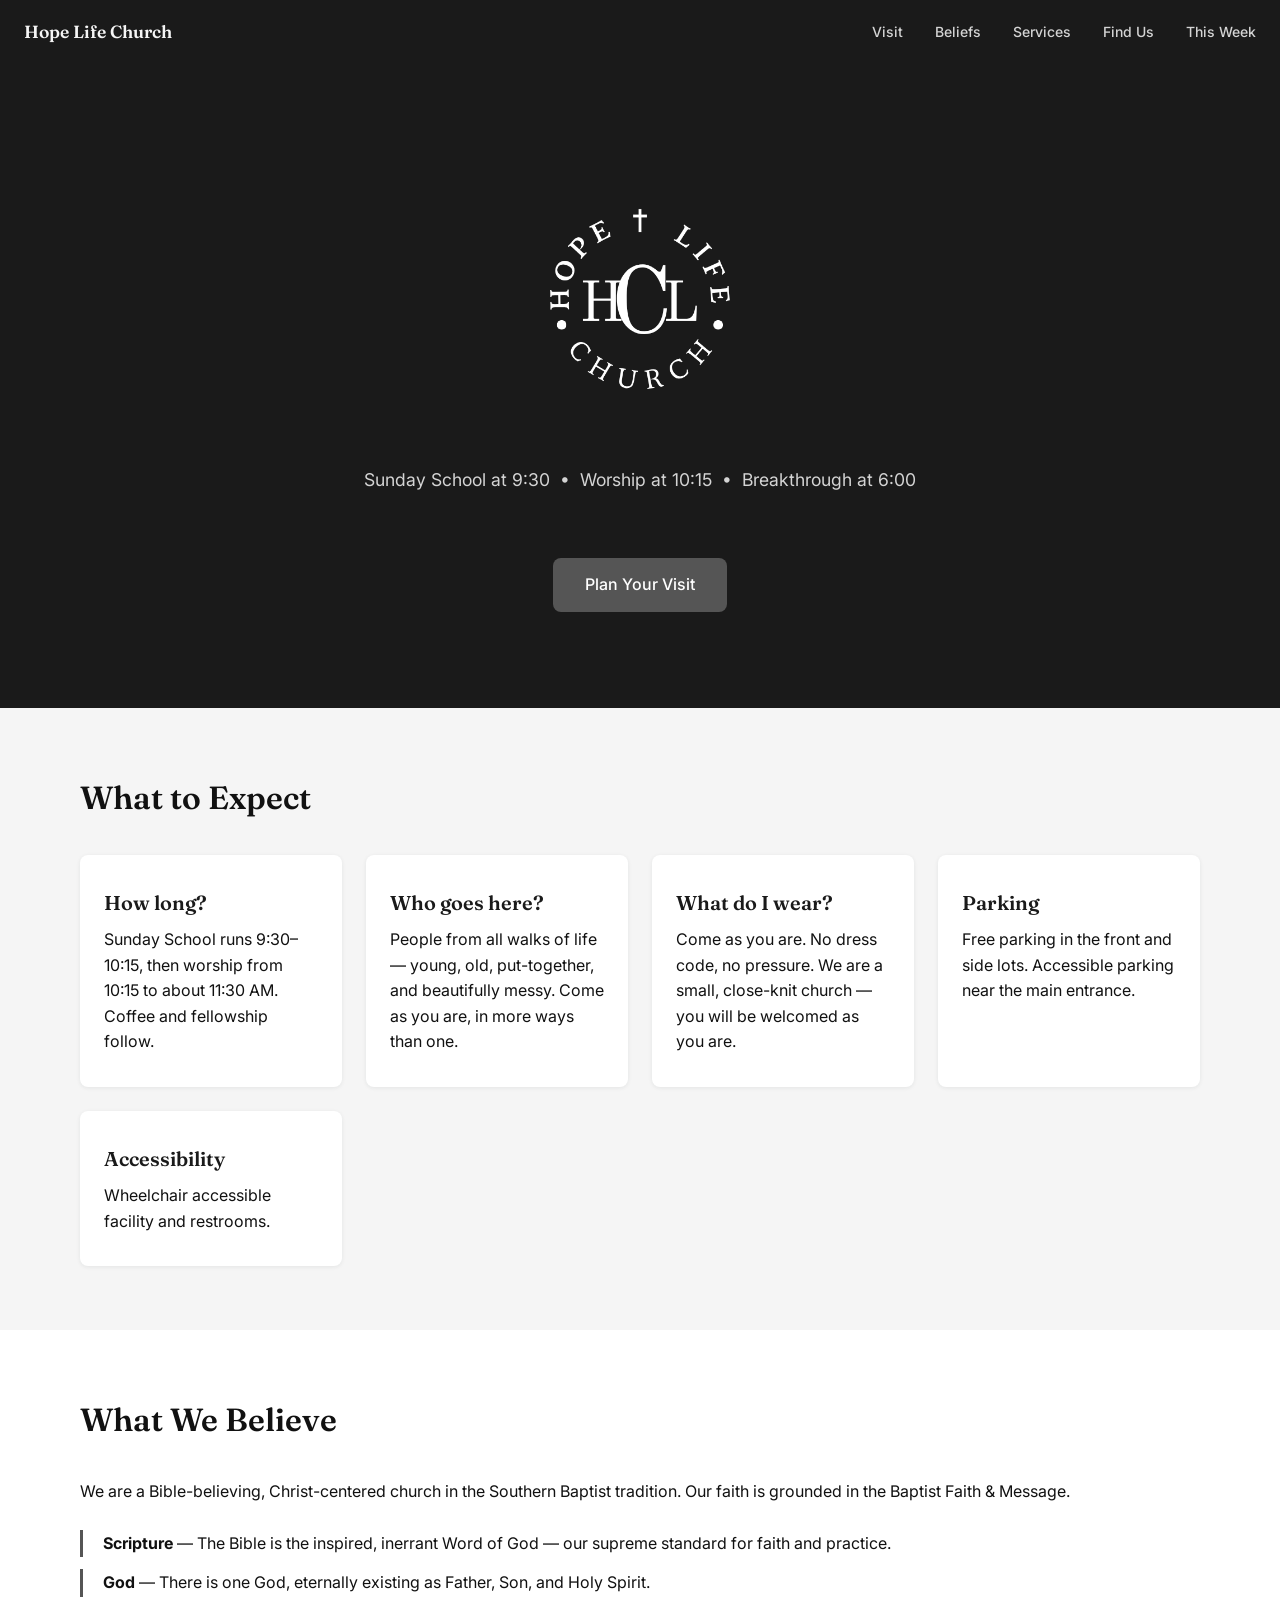
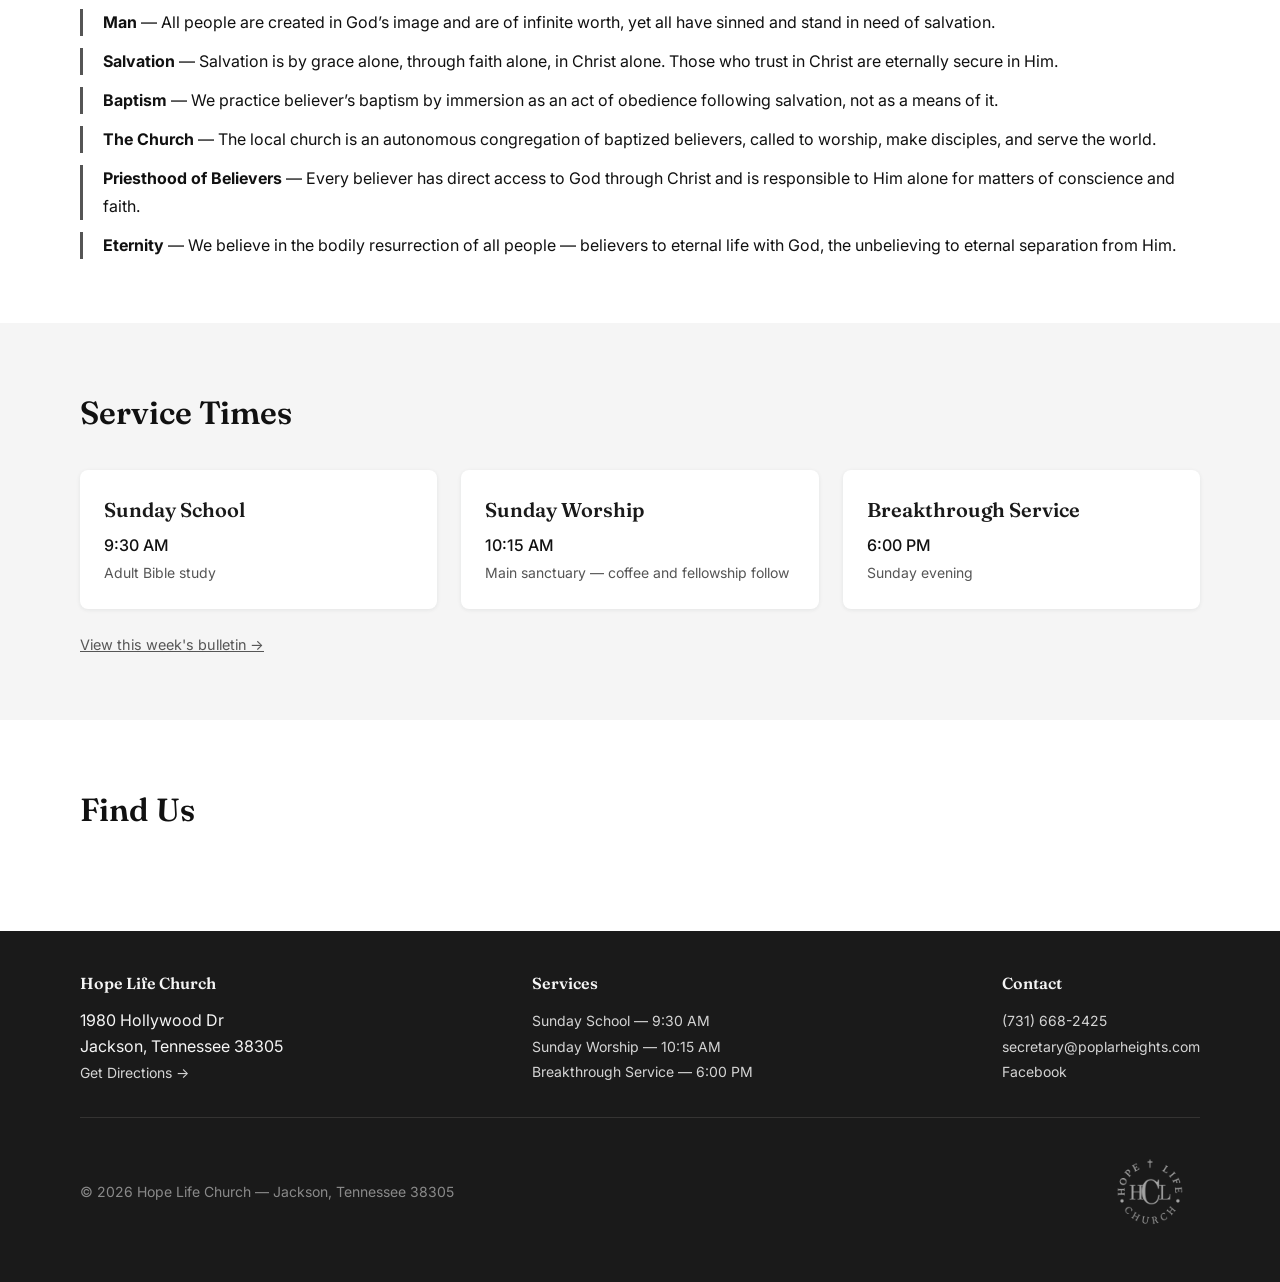
==== commit 14f6aa25: "content: remove address from Find Us section" ====
--- a/index.html
+++ b/index.html
@@ -430,13 +430,6 @@
     <section class="section-location" id="location" aria-labelledby="location-heading">
         <div class="section-inner">
             <h2 class="section-heading" id="location-heading">Find Us</h2>
-            <div class="contact-details">
-                <p>
-                    <strong>Hope Life Church</strong><br>
-                    1980 Hollywood Dr<br>
-                    Jackson, Tennessee 38305
-                </p>
-            </div>
         </div>
     </section>
 
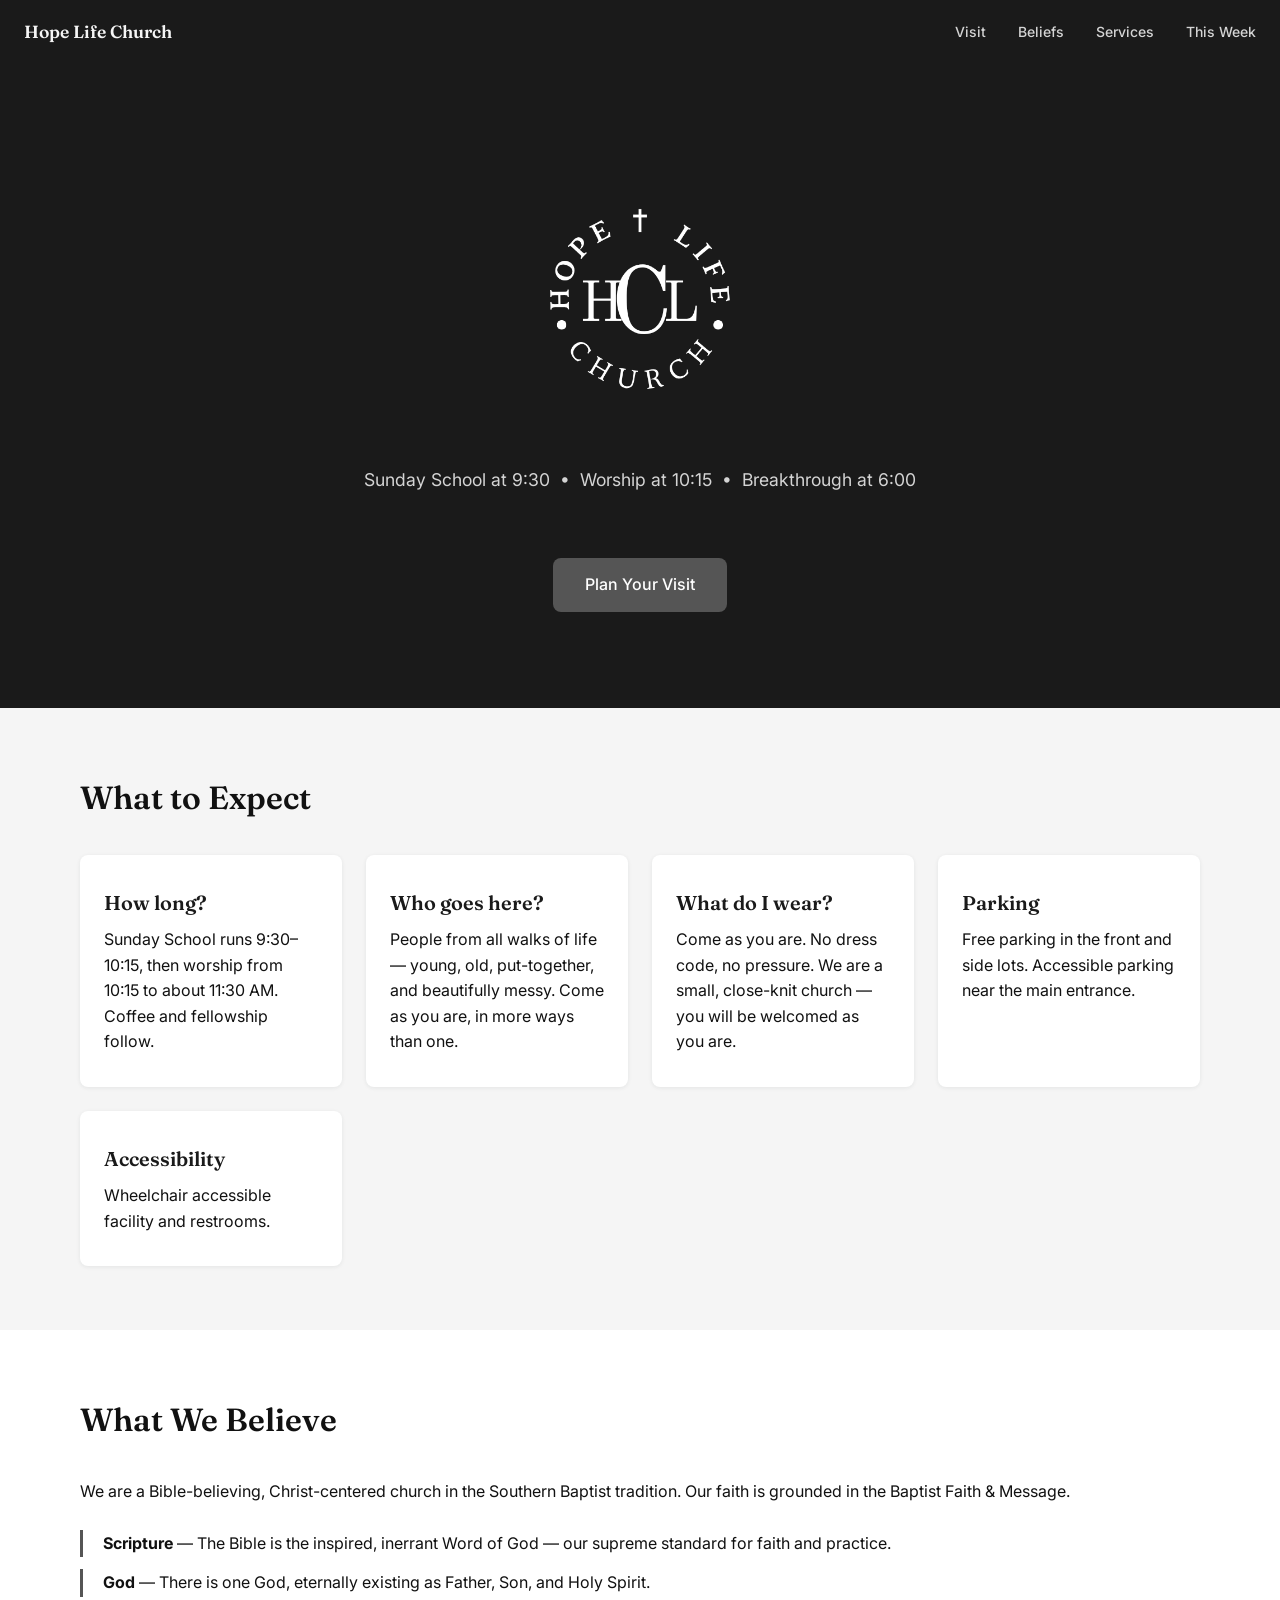
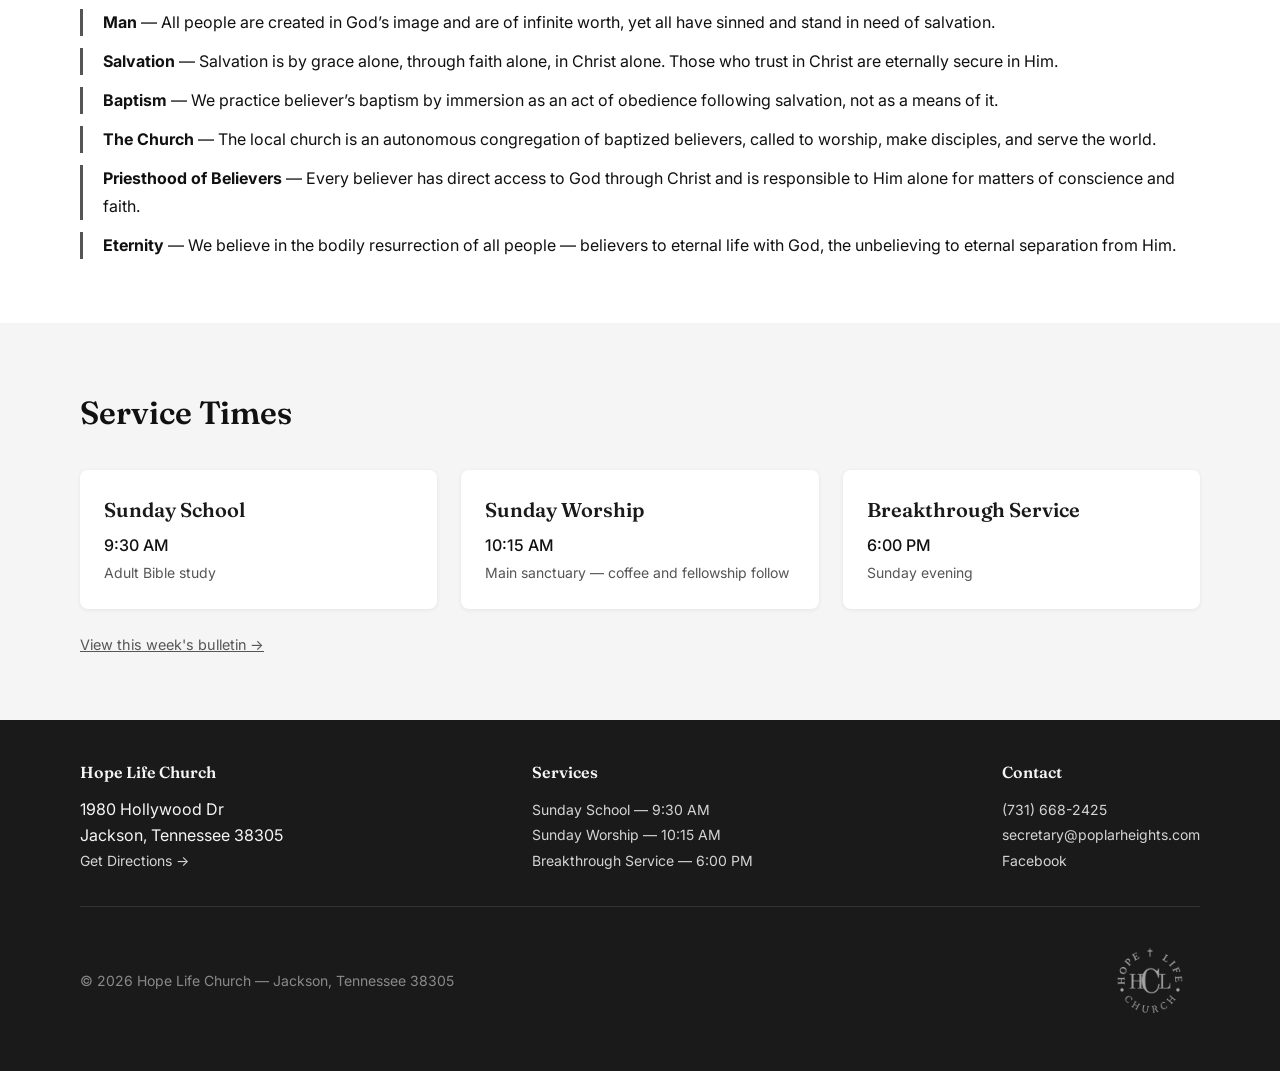
==== commit 8bb562d1: "content: remove remaining Find Us section and nav link" ====
--- a/index.html
+++ b/index.html
@@ -336,7 +336,6 @@
             <li><a href="#expect">Visit</a></li>
             <li><a href="#beliefs">Beliefs</a></li>
             <li><a href="#services">Services</a></li>
-            <li><a href="#location">Find Us</a></li>
             <li><a href="https://inthebulletin.com/b/hopelife" target="_blank" rel="noopener">This Week</a></li>
         </ul>
     </nav>
@@ -423,13 +422,6 @@
             <p class="services-footnote">
                 <a href="https://inthebulletin.com/b/hopelife" target="_blank" rel="noopener" style="color: var(--brass-dark);">View this week's bulletin &rarr;</a>
             </p>
-        </div>
-    </section>
-
-    <!-- LOCATION -->
-    <section class="section-location" id="location" aria-labelledby="location-heading">
-        <div class="section-inner">
-            <h2 class="section-heading" id="location-heading">Find Us</h2>
         </div>
     </section>
 
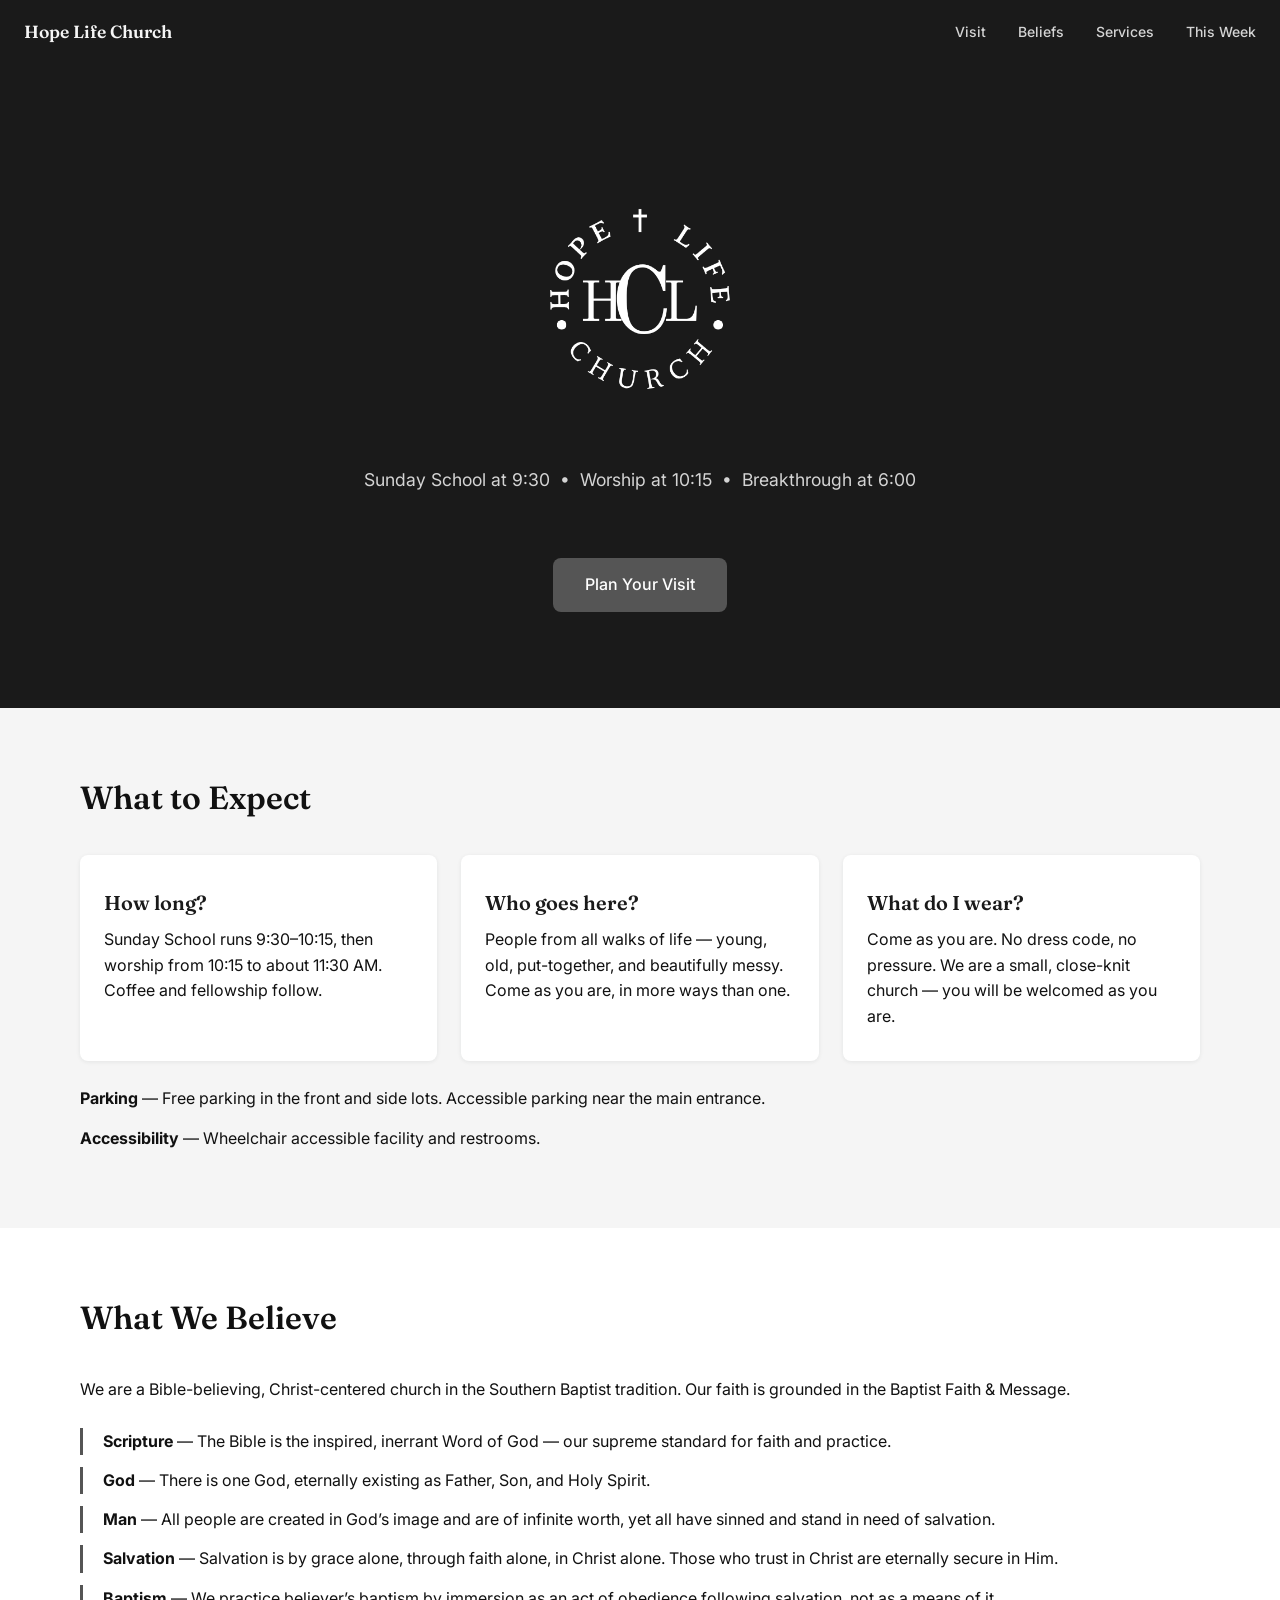
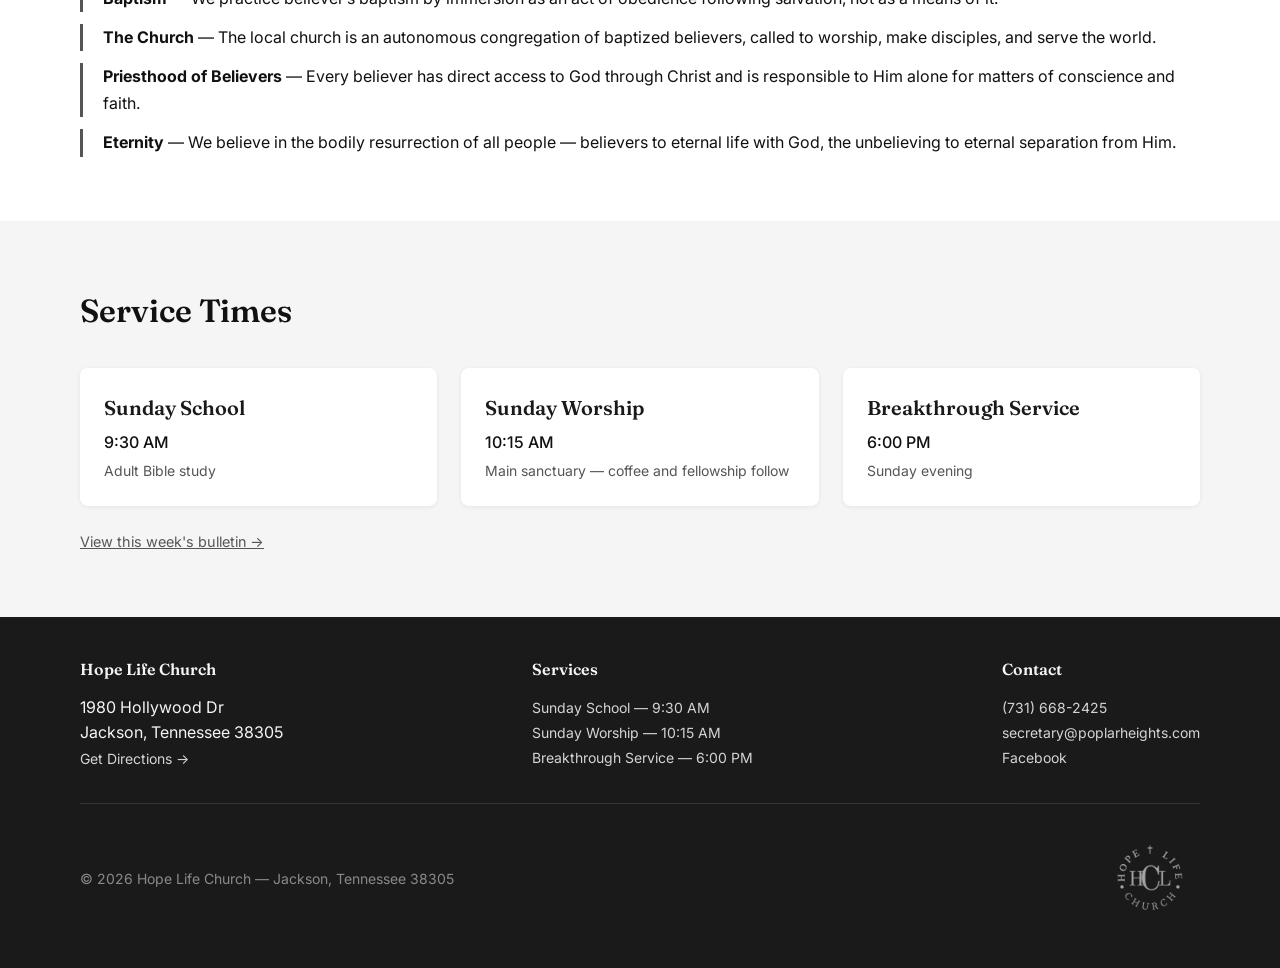
==== commit 1976a9e5: "content: move parking and accessibility below expect cards" ====
--- a/index.html
+++ b/index.html
@@ -152,6 +152,15 @@
             margin-bottom: 0.5rem;
         }
 
+        .expect-notes {
+            margin-top: 1.5rem;
+        }
+
+        .expect-notes p {
+            line-height: 1.7;
+            margin-bottom: 0.75rem;
+        }
+
         /* ── BELIEFS ── */
 
         .section-beliefs {
@@ -368,14 +377,10 @@
                     <h3>What do I wear?</h3>
                     <p>Come as you are. No dress code, no pressure. We are a small, close-knit church &mdash; you will be welcomed as you are.</p>
                 </div>
-                <div class="expect-card">
-                    <h3>Parking</h3>
-                    <p>Free parking in the front and side lots. Accessible parking near the main entrance.</p>
-                </div>
-                <div class="expect-card">
-                    <h3>Accessibility</h3>
-                    <p>Wheelchair accessible facility and restrooms.</p>
-                </div>
+            </div>
+            <div class="expect-notes">
+                <p><strong>Parking</strong> &mdash; Free parking in the front and side lots. Accessible parking near the main entrance.</p>
+                <p><strong>Accessibility</strong> &mdash; Wheelchair accessible facility and restrooms.</p>
             </div>
         </div>
     </section>
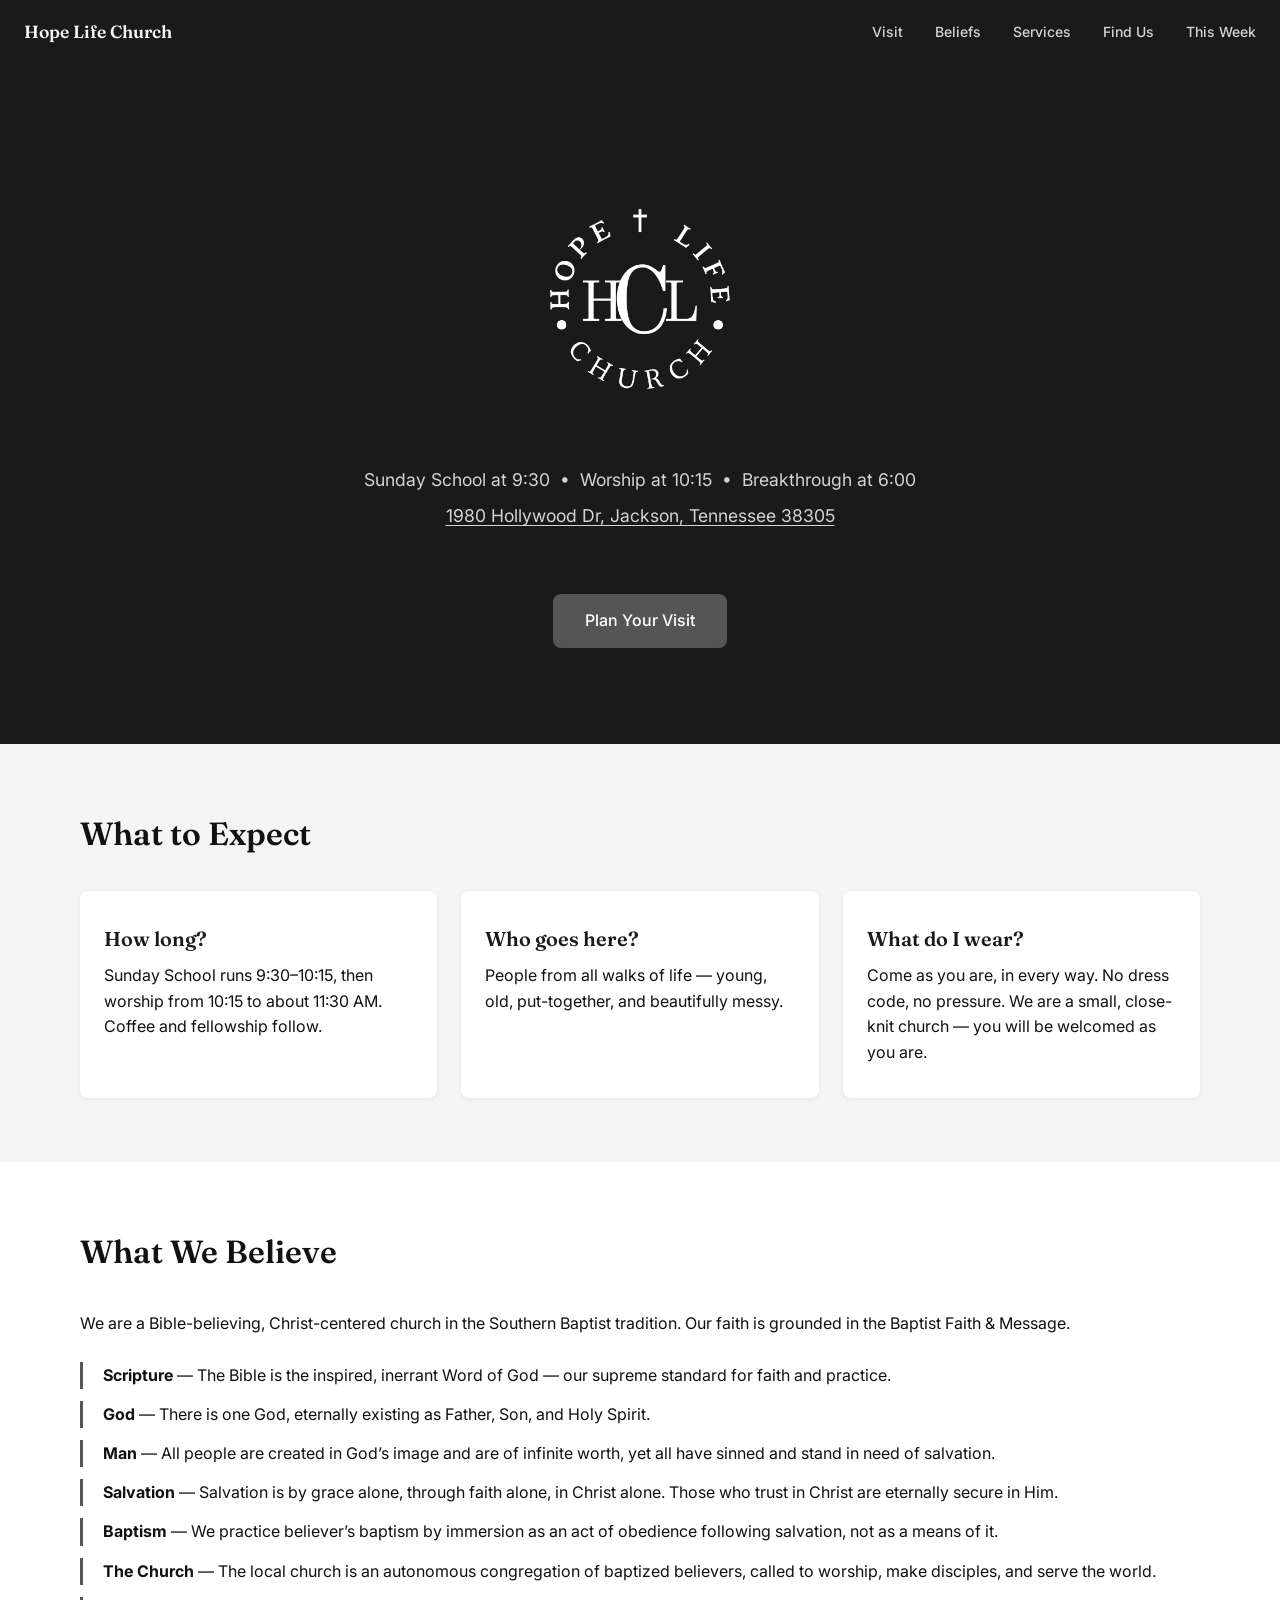
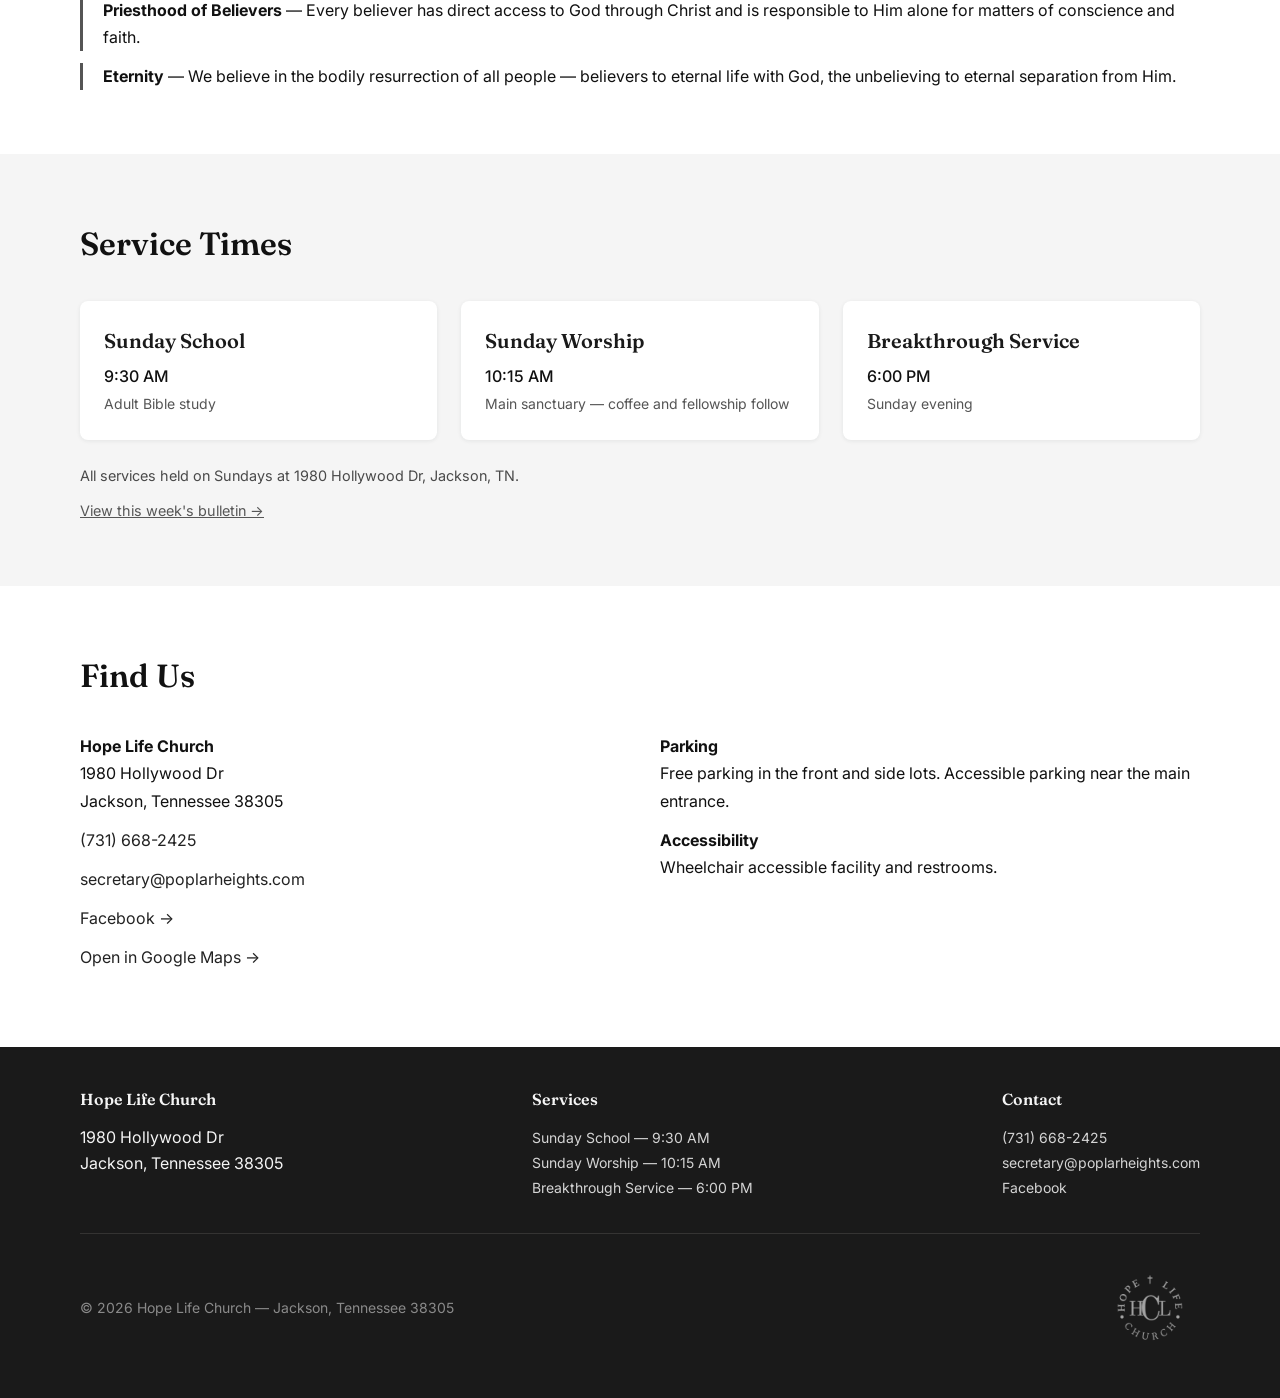
==== commit fd101a52: "Revise welcoming messages for clarity Updated text to enhance inclusivity in the message." ====
--- a/index.html
+++ b/index.html
@@ -152,15 +152,6 @@
             margin-bottom: 0.5rem;
         }
 
-        .expect-notes {
-            margin-top: 1.5rem;
-        }
-
-        .expect-notes p {
-            line-height: 1.7;
-            margin-bottom: 0.75rem;
-        }
-
         /* ── BELIEFS ── */
 
         .section-beliefs {
@@ -345,6 +336,7 @@
             <li><a href="#expect">Visit</a></li>
             <li><a href="#beliefs">Beliefs</a></li>
             <li><a href="#services">Services</a></li>
+            <li><a href="#location">Find Us</a></li>
             <li><a href="https://inthebulletin.com/b/hopelife" target="_blank" rel="noopener">This Week</a></li>
         </ul>
     </nav>
@@ -356,6 +348,7 @@
                 <img src="images/hlc-logo.png" alt="Hope Life Church" style="max-width: 280px; width: 100%; mix-blend-mode: screen;">
             </h1>
             <p class="subtitle">Sunday School at 9:30 &nbsp;&bull;&nbsp; Worship at 10:15 &nbsp;&bull;&nbsp; Breakthrough at 6:00</p>
+            <a class="subtitle" href="https://www.google.com/maps/place/Hope+Life+Church/@35.6487942,-88.867487,17z/data=!4m15!1m8!3m7!1s0x887ea4001cfedf4b:0x6527b5011e4067a1!2s1980+Hollywood+Dr,+Jackson,+TN+38305!3b1!8m2!3d35.6487942!4d-88.8649121!16s%2Fg%2F11b8v6kfdg!3m5!1s0x887ea6aaa61eb89f:0xfc27502957b8cc0c!8m2!3d35.6489898!4d-88.8649193!16s%2Fg%2F1v3lqqj9?entry=ttu&g_ep=EgoyMDI2MDcwOC4wIKXMDSoASAFQAw%3D%3D" target="_blank" rel="noopener" style="color:inherit;text-decoration:underline;text-underline-offset:3px;">1980 Hollywood Dr, Jackson, Tennessee 38305</a>
             <p style="margin-top: 2rem;"><a href="#expect" class="btn-primary">Plan Your Visit</a></p>
         </div>
     </section>
@@ -371,16 +364,12 @@
                 </div>
                 <div class="expect-card">
                     <h3>Who goes here?</h3>
-                    <p>People from all walks of life &mdash; young, old, put-together, and beautifully messy. Come as you are, in more ways than one.</p>
+                    <p>People from all walks of life &mdash; young, old, put-together, and beautifully messy.</p>
                 </div>
                 <div class="expect-card">
                     <h3>What do I wear?</h3>
-                    <p>Come as you are. No dress code, no pressure. We are a small, close-knit church &mdash; you will be welcomed as you are.</p>
-                </div>
-            </div>
-            <div class="expect-notes">
-                <p><strong>Parking</strong> &mdash; Free parking in the front and side lots. Accessible parking near the main entrance.</p>
-                <p><strong>Accessibility</strong> &mdash; Wheelchair accessible facility and restrooms.</p>
+                    <p>Come as you are, in every way. No dress code, no pressure. We are a small, close-knit church &mdash; you will be welcomed as you are.</p>
+                </div>
             </div>
         </div>
     </section>
@@ -424,9 +413,42 @@
                     <p class="note">Sunday evening</p>
                 </div>
             </div>
-            <p class="services-footnote">
+            <p class="services-footnote">All services held on Sundays at 1980 Hollywood Dr, Jackson, TN.</p>
+            <p class="services-footnote" style="margin-top: 0.75rem;">
                 <a href="https://inthebulletin.com/b/hopelife" target="_blank" rel="noopener" style="color: var(--brass-dark);">View this week's bulletin &rarr;</a>
             </p>
+        </div>
+    </section>
+
+    <!-- LOCATION -->
+    <section class="section-location" id="location" aria-labelledby="location-heading">
+        <div class="section-inner">
+            <h2 class="section-heading" id="location-heading">Find Us</h2>
+            <div class="location-grid">
+                <div class="contact-details">
+                    <p>
+                        <strong>Hope Life Church</strong><br>
+                        1980 Hollywood Dr<br>
+                        Jackson, Tennessee 38305
+                    </p>
+                    <p>
+                        <a href="tel:+17316682425">(731) 668-2425</a>
+                    </p>
+                    <p>
+                        <a href="mailto:secretary@poplarheights.com">secretary@poplarheights.com</a>
+                    </p>
+                    <p>
+                        <a href="https://www.facebook.com/hopelifejackson/" target="_blank" rel="noopener">Facebook &rarr;</a>
+                    </p>
+                    <p>
+                        <a href="https://www.google.com/maps/place/Hope+Life+Church/@35.6487942,-88.867487,17z/data=!4m15!1m8!3m7!1s0x887ea4001cfedf4b:0x6527b5011e4067a1!2s1980+Hollywood+Dr,+Jackson,+TN+38305!3b1!8m2!3d35.6487942!4d-88.8649121!16s%2Fg%2F11b8v6kfdg!3m5!1s0x887ea6aaa61eb89f:0xfc27502957b8cc0c!8m2!3d35.6489898!4d-88.8649193!16s%2Fg%2F1v3lqqj9?entry=ttu&g_ep=EgoyMDI2MDcwOC4wIKXMDSoASAFQAw%3D%3D" target="_blank" rel="noopener">Open in Google Maps &rarr;</a>
+                    </p>
+                </div>
+                <div class="visit-details">
+                    <p><strong>Parking</strong><br>Free parking in the front and side lots. Accessible parking near the main entrance.</p>
+                    <p><strong>Accessibility</strong><br>Wheelchair accessible facility and restrooms.</p>
+                </div>
+            </div>
         </div>
     </section>
 
@@ -438,7 +460,6 @@
                 <address style="font-style: normal;">
                     1980 Hollywood Dr<br>Jackson, Tennessee 38305
                 </address>
-                <a href="https://www.google.com/maps/place/Hope+Life+Church/@35.6487942,-88.867487,17z/data=!4m15!1m8!3m7!1s0x887ea4001cfedf4b:0x6527b5011e4067a1!2s1980+Hollywood+Dr,+Jackson,+TN+38305!3b1!8m2!3d35.6487942!4d-88.8649121!16s%2Fg%2F11b8v6kfdg!3m5!1s0x887ea6aaa61eb89f:0xfc27502957b8cc0c!8m2!3d35.6489898!4d-88.8649193!16s%2Fg%2F1v3lqqj9?entry=ttu&g_ep=EgoyMDI2MDcwOC4wIKXMDSoASAFQAw%3D%3D" target="_blank" rel="noopener">Get Directions &rarr;</a>
             </div>
             <div>
                 <h4>Services</h4>
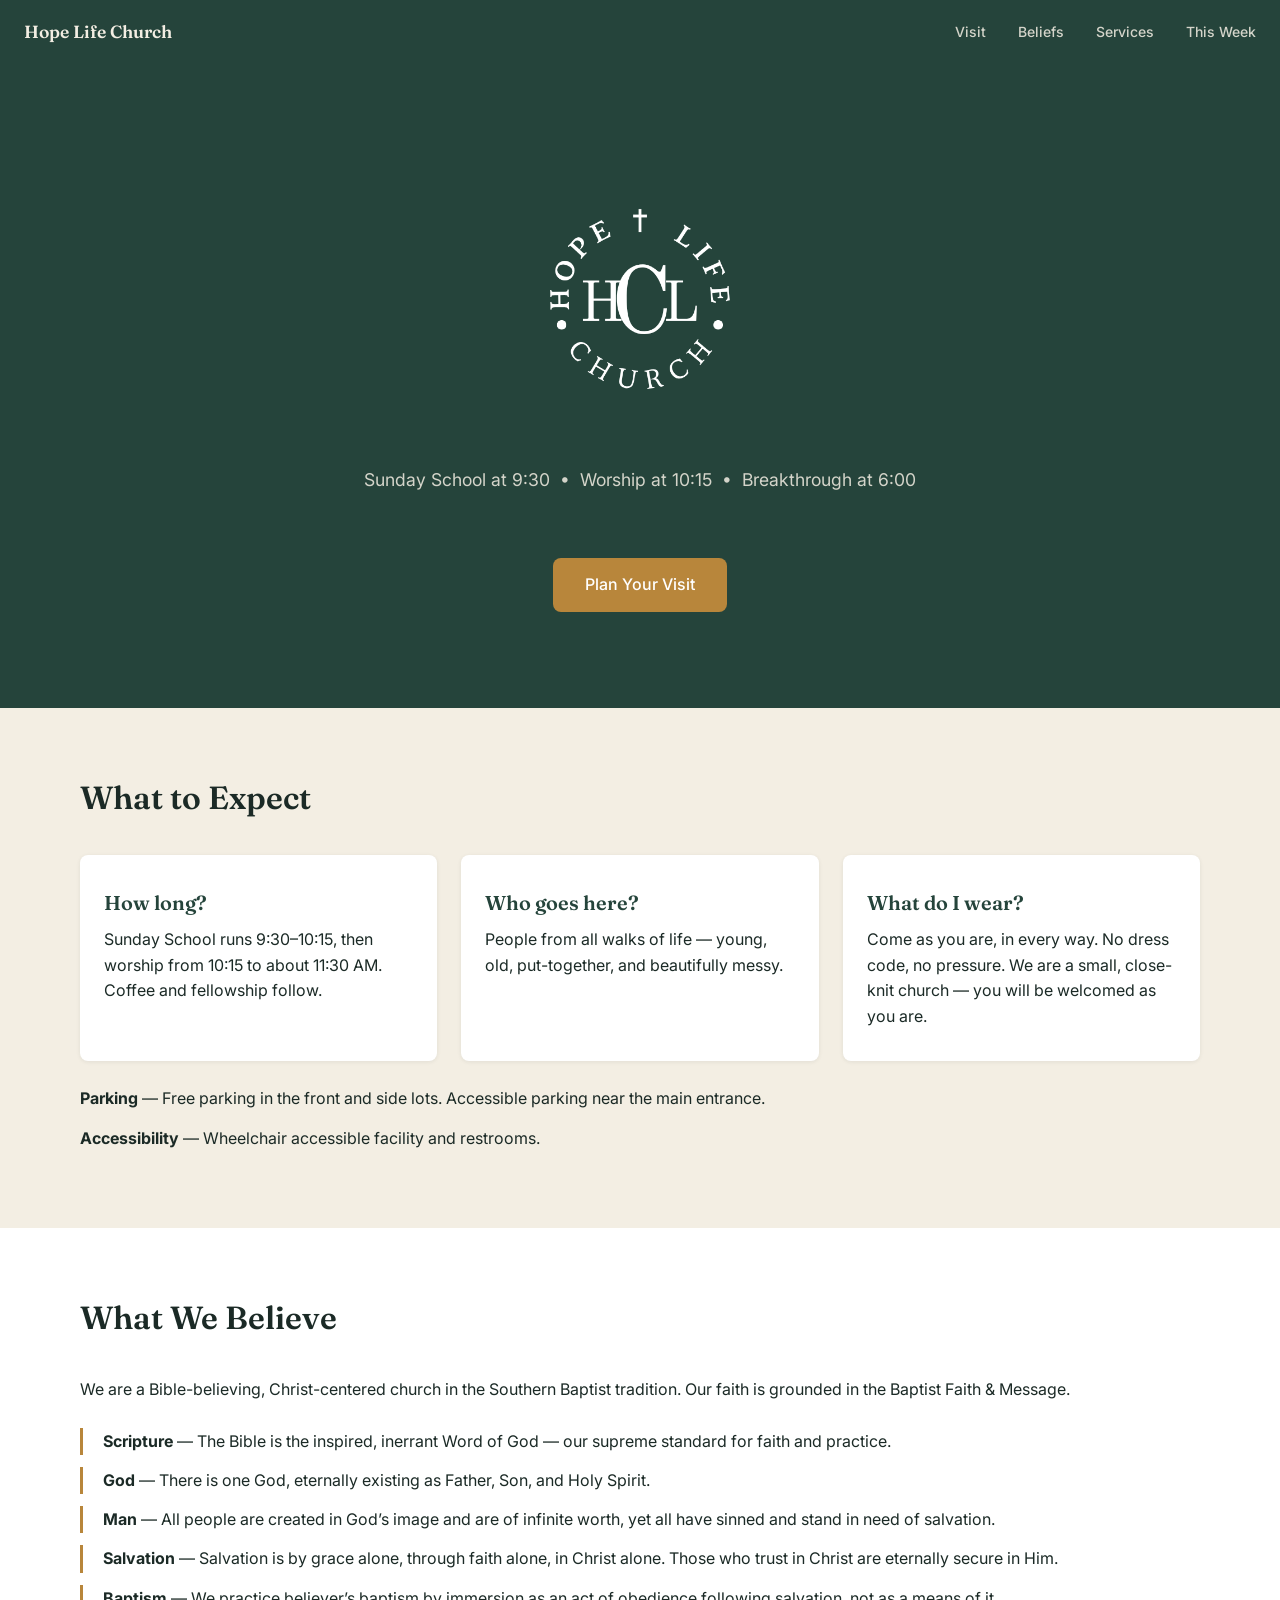
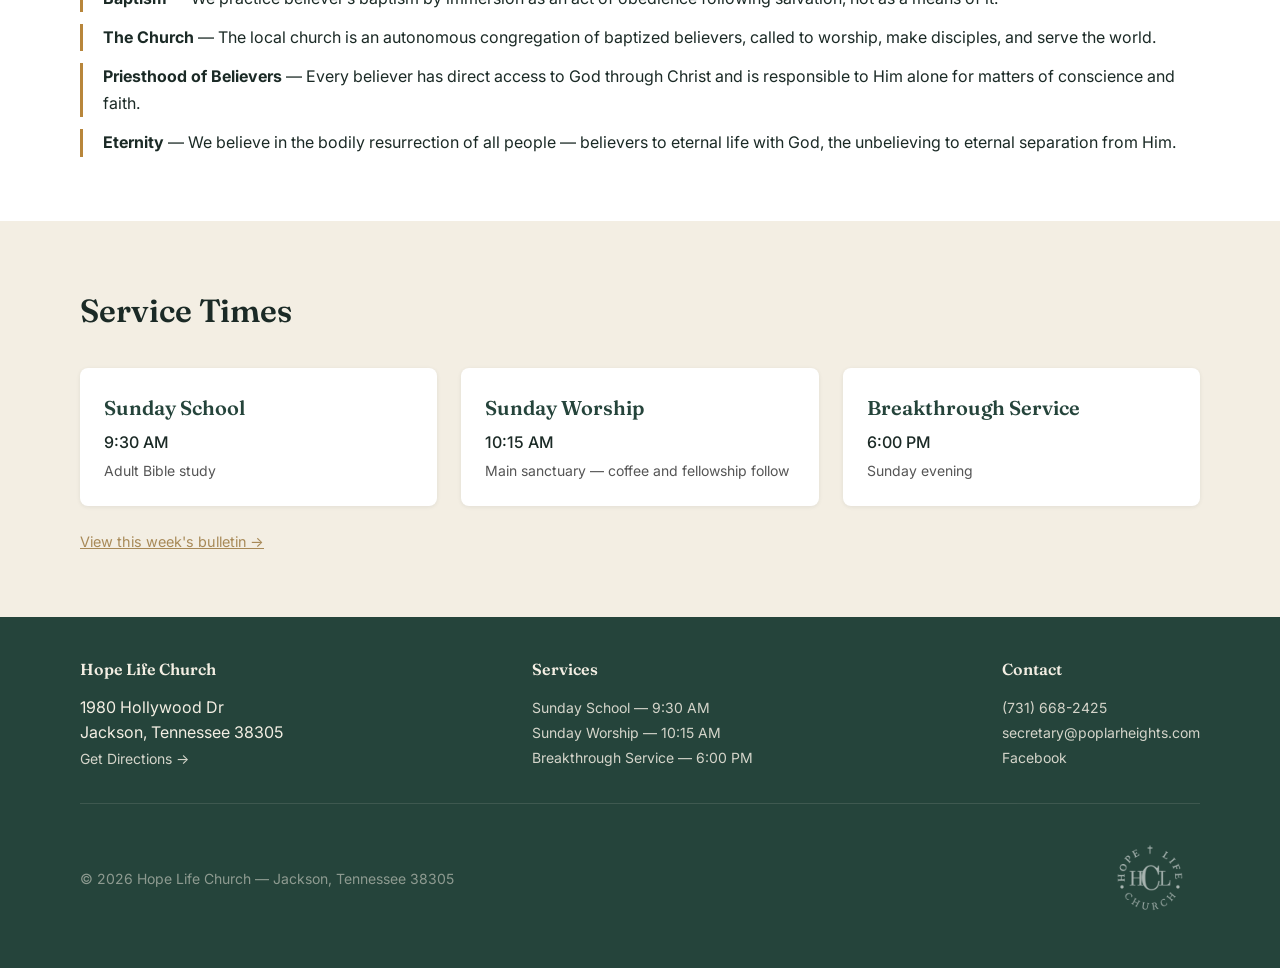
==== commit ea5fb001: "Merge pull request #2 from chancesmith/copilot/clean-up-contact-info Remove contact/address redundan" ====
--- a/index.html
+++ b/index.html
@@ -152,6 +152,15 @@
             margin-bottom: 0.5rem;
         }
 
+        .expect-notes {
+            margin-top: 1.5rem;
+        }
+
+        .expect-notes p {
+            line-height: 1.7;
+            margin-bottom: 0.75rem;
+        }
+
         /* ── BELIEFS ── */
 
         .section-beliefs {
@@ -336,7 +345,6 @@
             <li><a href="#expect">Visit</a></li>
             <li><a href="#beliefs">Beliefs</a></li>
             <li><a href="#services">Services</a></li>
-            <li><a href="#location">Find Us</a></li>
             <li><a href="https://inthebulletin.com/b/hopelife" target="_blank" rel="noopener">This Week</a></li>
         </ul>
     </nav>
@@ -348,7 +356,6 @@
                 <img src="images/hlc-logo.png" alt="Hope Life Church" style="max-width: 280px; width: 100%; mix-blend-mode: screen;">
             </h1>
             <p class="subtitle">Sunday School at 9:30 &nbsp;&bull;&nbsp; Worship at 10:15 &nbsp;&bull;&nbsp; Breakthrough at 6:00</p>
-            <a class="subtitle" href="https://www.google.com/maps/place/Hope+Life+Church/@35.6487942,-88.867487,17z/data=!4m15!1m8!3m7!1s0x887ea4001cfedf4b:0x6527b5011e4067a1!2s1980+Hollywood+Dr,+Jackson,+TN+38305!3b1!8m2!3d35.6487942!4d-88.8649121!16s%2Fg%2F11b8v6kfdg!3m5!1s0x887ea6aaa61eb89f:0xfc27502957b8cc0c!8m2!3d35.6489898!4d-88.8649193!16s%2Fg%2F1v3lqqj9?entry=ttu&g_ep=EgoyMDI2MDcwOC4wIKXMDSoASAFQAw%3D%3D" target="_blank" rel="noopener" style="color:inherit;text-decoration:underline;text-underline-offset:3px;">1980 Hollywood Dr, Jackson, Tennessee 38305</a>
             <p style="margin-top: 2rem;"><a href="#expect" class="btn-primary">Plan Your Visit</a></p>
         </div>
     </section>
@@ -370,6 +377,10 @@
                     <h3>What do I wear?</h3>
                     <p>Come as you are, in every way. No dress code, no pressure. We are a small, close-knit church &mdash; you will be welcomed as you are.</p>
                 </div>
+            </div>
+            <div class="expect-notes">
+                <p><strong>Parking</strong> &mdash; Free parking in the front and side lots. Accessible parking near the main entrance.</p>
+                <p><strong>Accessibility</strong> &mdash; Wheelchair accessible facility and restrooms.</p>
             </div>
         </div>
     </section>
@@ -413,42 +424,9 @@
                     <p class="note">Sunday evening</p>
                 </div>
             </div>
-            <p class="services-footnote">All services held on Sundays at 1980 Hollywood Dr, Jackson, TN.</p>
-            <p class="services-footnote" style="margin-top: 0.75rem;">
+            <p class="services-footnote">
                 <a href="https://inthebulletin.com/b/hopelife" target="_blank" rel="noopener" style="color: var(--brass-dark);">View this week's bulletin &rarr;</a>
             </p>
-        </div>
-    </section>
-
-    <!-- LOCATION -->
-    <section class="section-location" id="location" aria-labelledby="location-heading">
-        <div class="section-inner">
-            <h2 class="section-heading" id="location-heading">Find Us</h2>
-            <div class="location-grid">
-                <div class="contact-details">
-                    <p>
-                        <strong>Hope Life Church</strong><br>
-                        1980 Hollywood Dr<br>
-                        Jackson, Tennessee 38305
-                    </p>
-                    <p>
-                        <a href="tel:+17316682425">(731) 668-2425</a>
-                    </p>
-                    <p>
-                        <a href="mailto:secretary@poplarheights.com">secretary@poplarheights.com</a>
-                    </p>
-                    <p>
-                        <a href="https://www.facebook.com/hopelifejackson/" target="_blank" rel="noopener">Facebook &rarr;</a>
-                    </p>
-                    <p>
-                        <a href="https://www.google.com/maps/place/Hope+Life+Church/@35.6487942,-88.867487,17z/data=!4m15!1m8!3m7!1s0x887ea4001cfedf4b:0x6527b5011e4067a1!2s1980+Hollywood+Dr,+Jackson,+TN+38305!3b1!8m2!3d35.6487942!4d-88.8649121!16s%2Fg%2F11b8v6kfdg!3m5!1s0x887ea6aaa61eb89f:0xfc27502957b8cc0c!8m2!3d35.6489898!4d-88.8649193!16s%2Fg%2F1v3lqqj9?entry=ttu&g_ep=EgoyMDI2MDcwOC4wIKXMDSoASAFQAw%3D%3D" target="_blank" rel="noopener">Open in Google Maps &rarr;</a>
-                    </p>
-                </div>
-                <div class="visit-details">
-                    <p><strong>Parking</strong><br>Free parking in the front and side lots. Accessible parking near the main entrance.</p>
-                    <p><strong>Accessibility</strong><br>Wheelchair accessible facility and restrooms.</p>
-                </div>
-            </div>
         </div>
     </section>
 
@@ -460,6 +438,7 @@
                 <address style="font-style: normal;">
                     1980 Hollywood Dr<br>Jackson, Tennessee 38305
                 </address>
+                <a href="https://www.google.com/maps/place/Hope+Life+Church/@35.6487942,-88.867487,17z/data=!4m15!1m8!3m7!1s0x887ea4001cfedf4b:0x6527b5011e4067a1!2s1980+Hollywood+Dr,+Jackson,+TN+38305!3b1!8m2!3d35.6487942!4d-88.8649121!16s%2Fg%2F11b8v6kfdg!3m5!1s0x887ea6aaa61eb89f:0xfc27502957b8cc0c!8m2!3d35.6489898!4d-88.8649193!16s%2Fg%2F1v3lqqj9?entry=ttu&g_ep=EgoyMDI2MDcwOC4wIKXMDSoASAFQAw%3D%3D" target="_blank" rel="noopener">Get Directions &rarr;</a>
             </div>
             <div>
                 <h4>Services</h4>
--- a/shared.css
+++ b/shared.css
@@ -1,10 +1,10 @@
 :root {
-    --ink:         #111111;  /* brand: #1B2A26 */
-    --evergreen:   #1a1a1a;  /* brand: #25443B */
-    --sand:        #f5f5f5;  /* brand: #F3EEE3 */
+    --ink:         #1B2A26;
+    --evergreen:   #25443B;
+    --sand:        #F3EEE3;
     --paper:       #ffffff;
-    --brass:       #555555;  /* brand: #B8863B */
-    --brass-dark:  #222222;  /* brand: #8F6829 */
+    --brass:       #B8863B;
+    --brass-dark:  #8F6829;
 }
 
 *, *::before, *::after {
